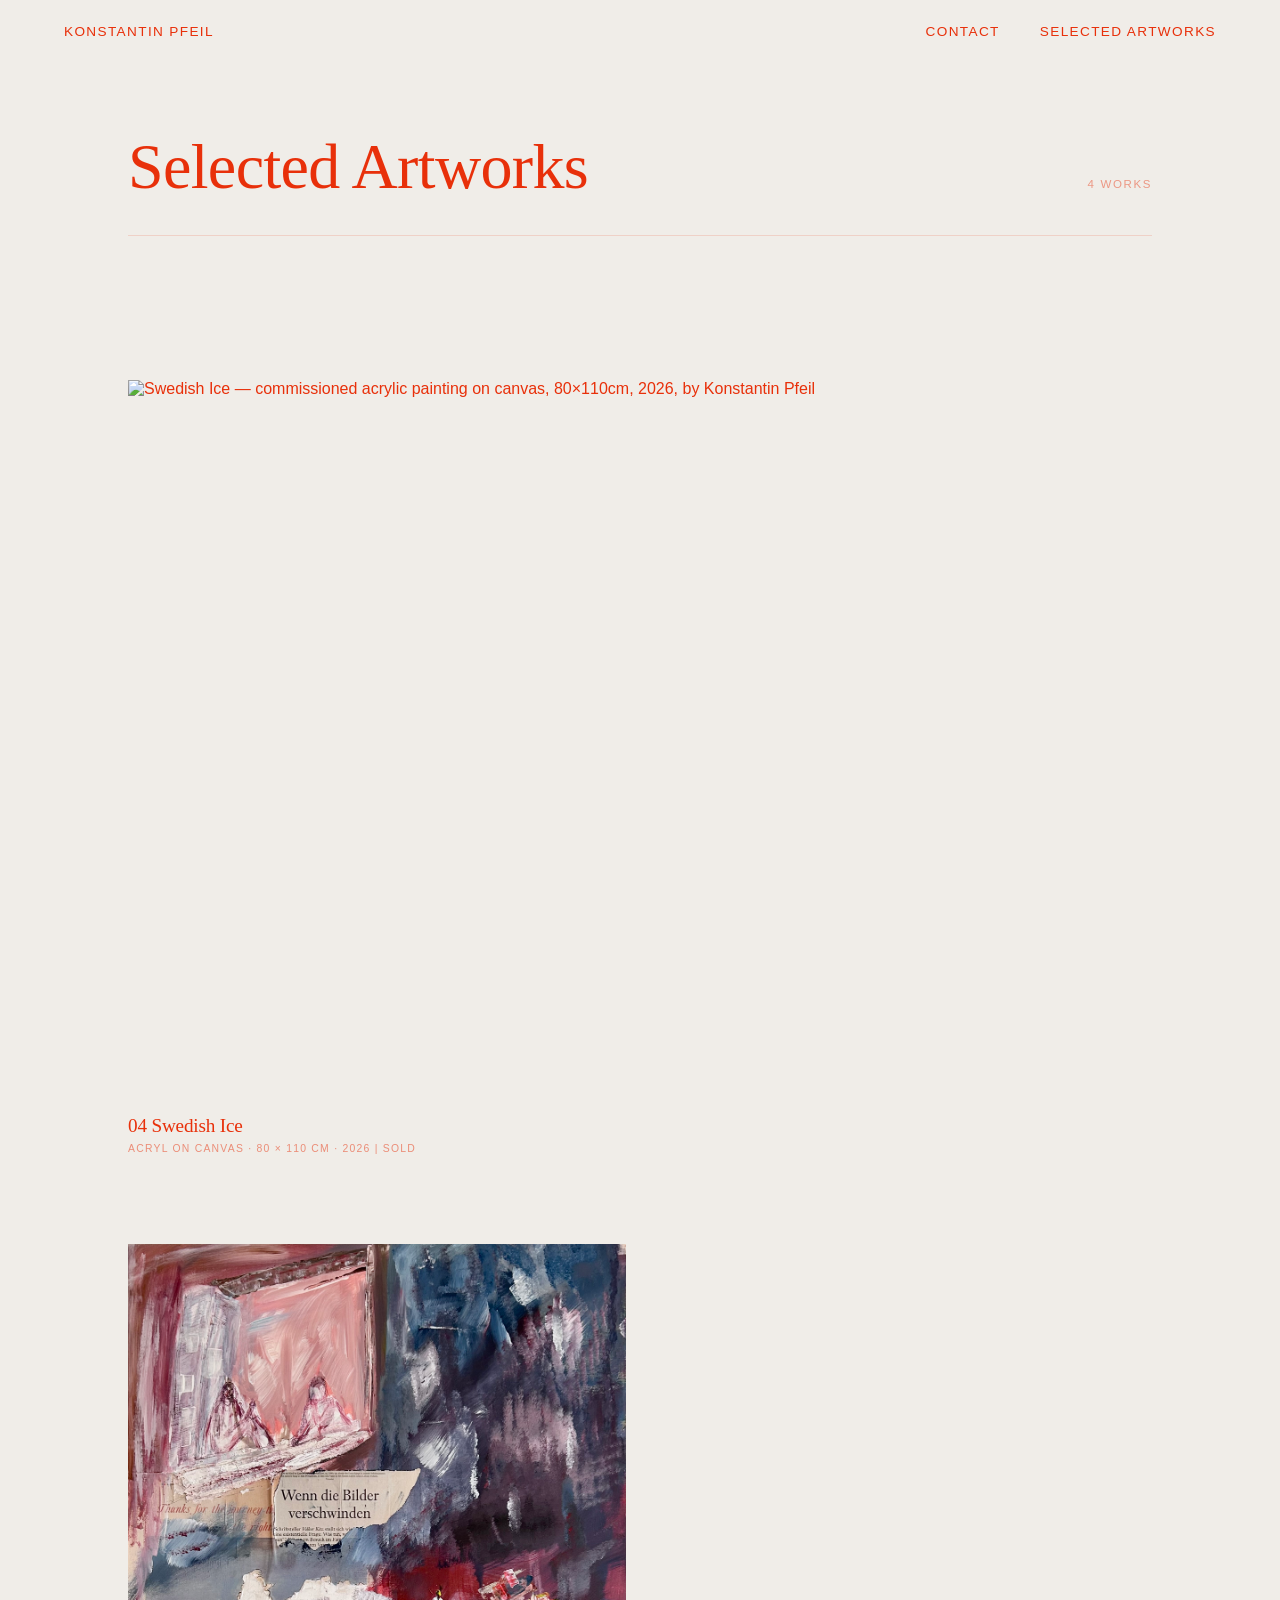
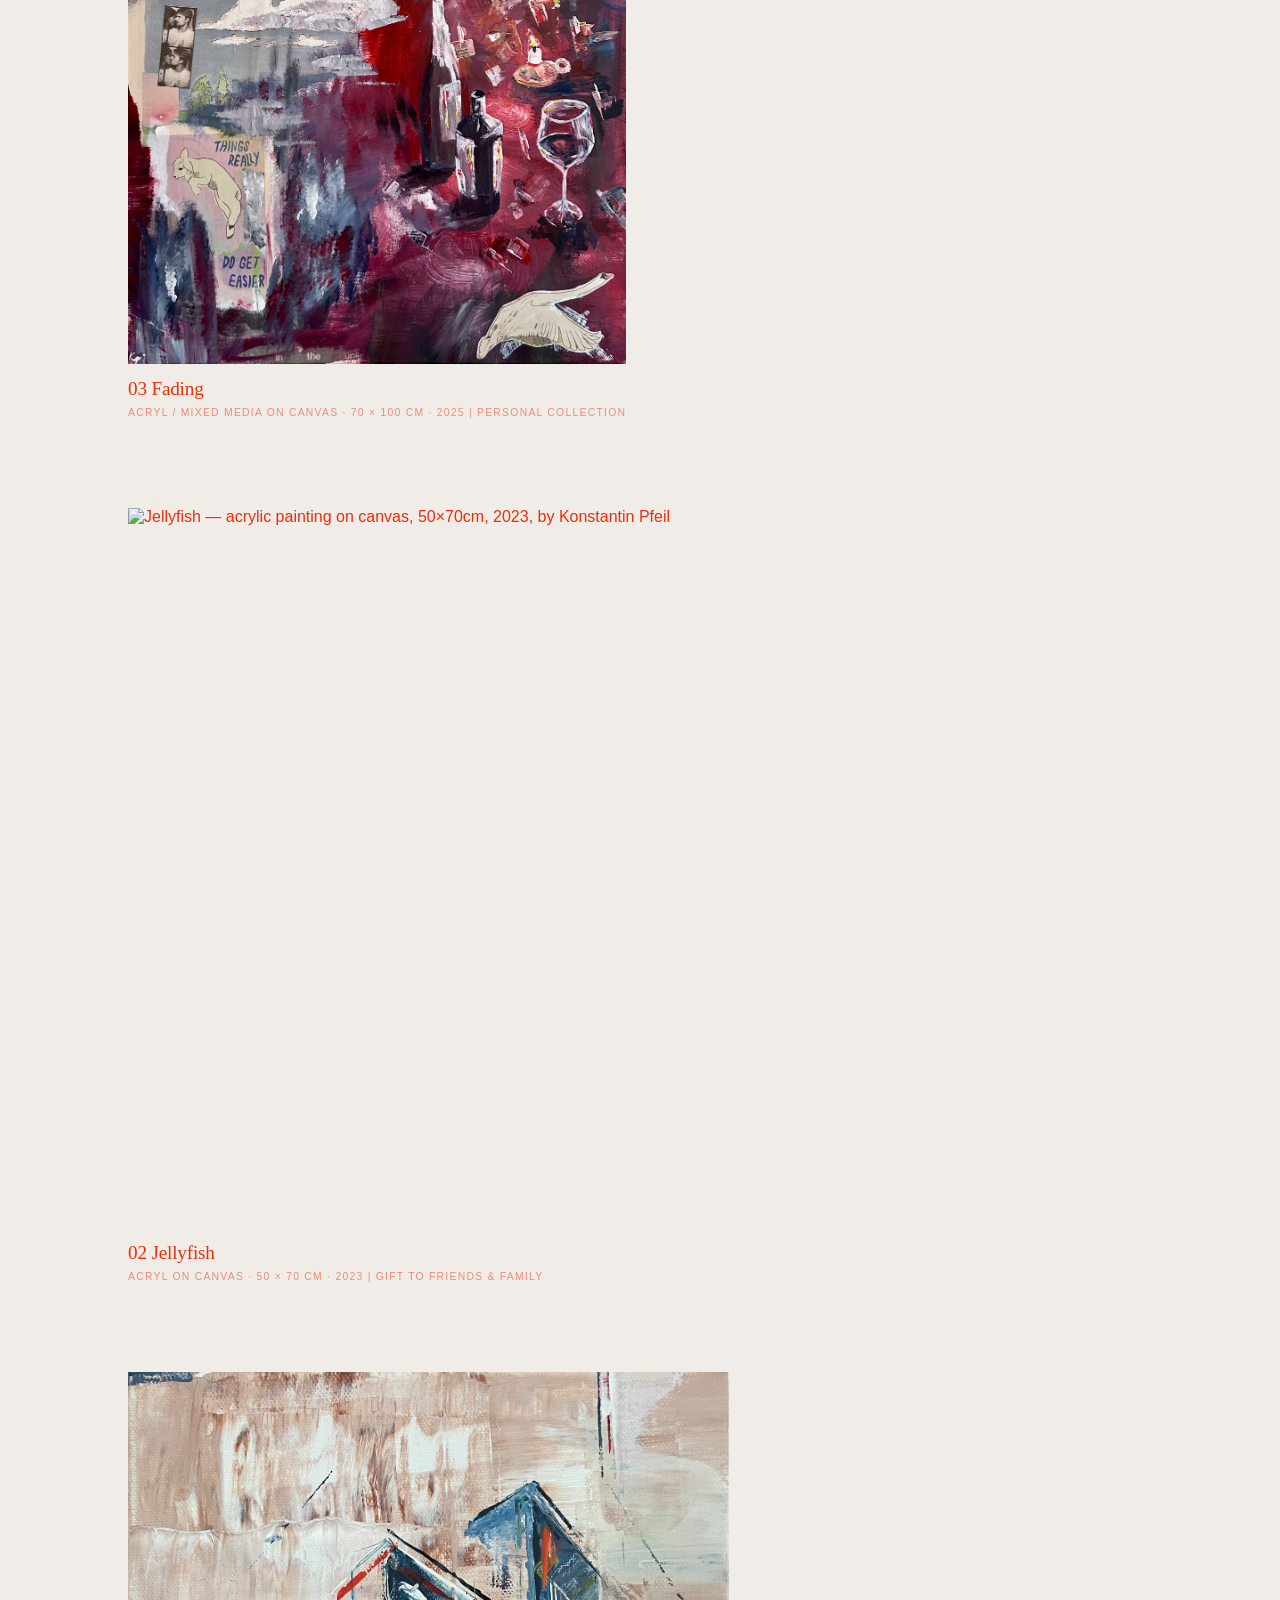
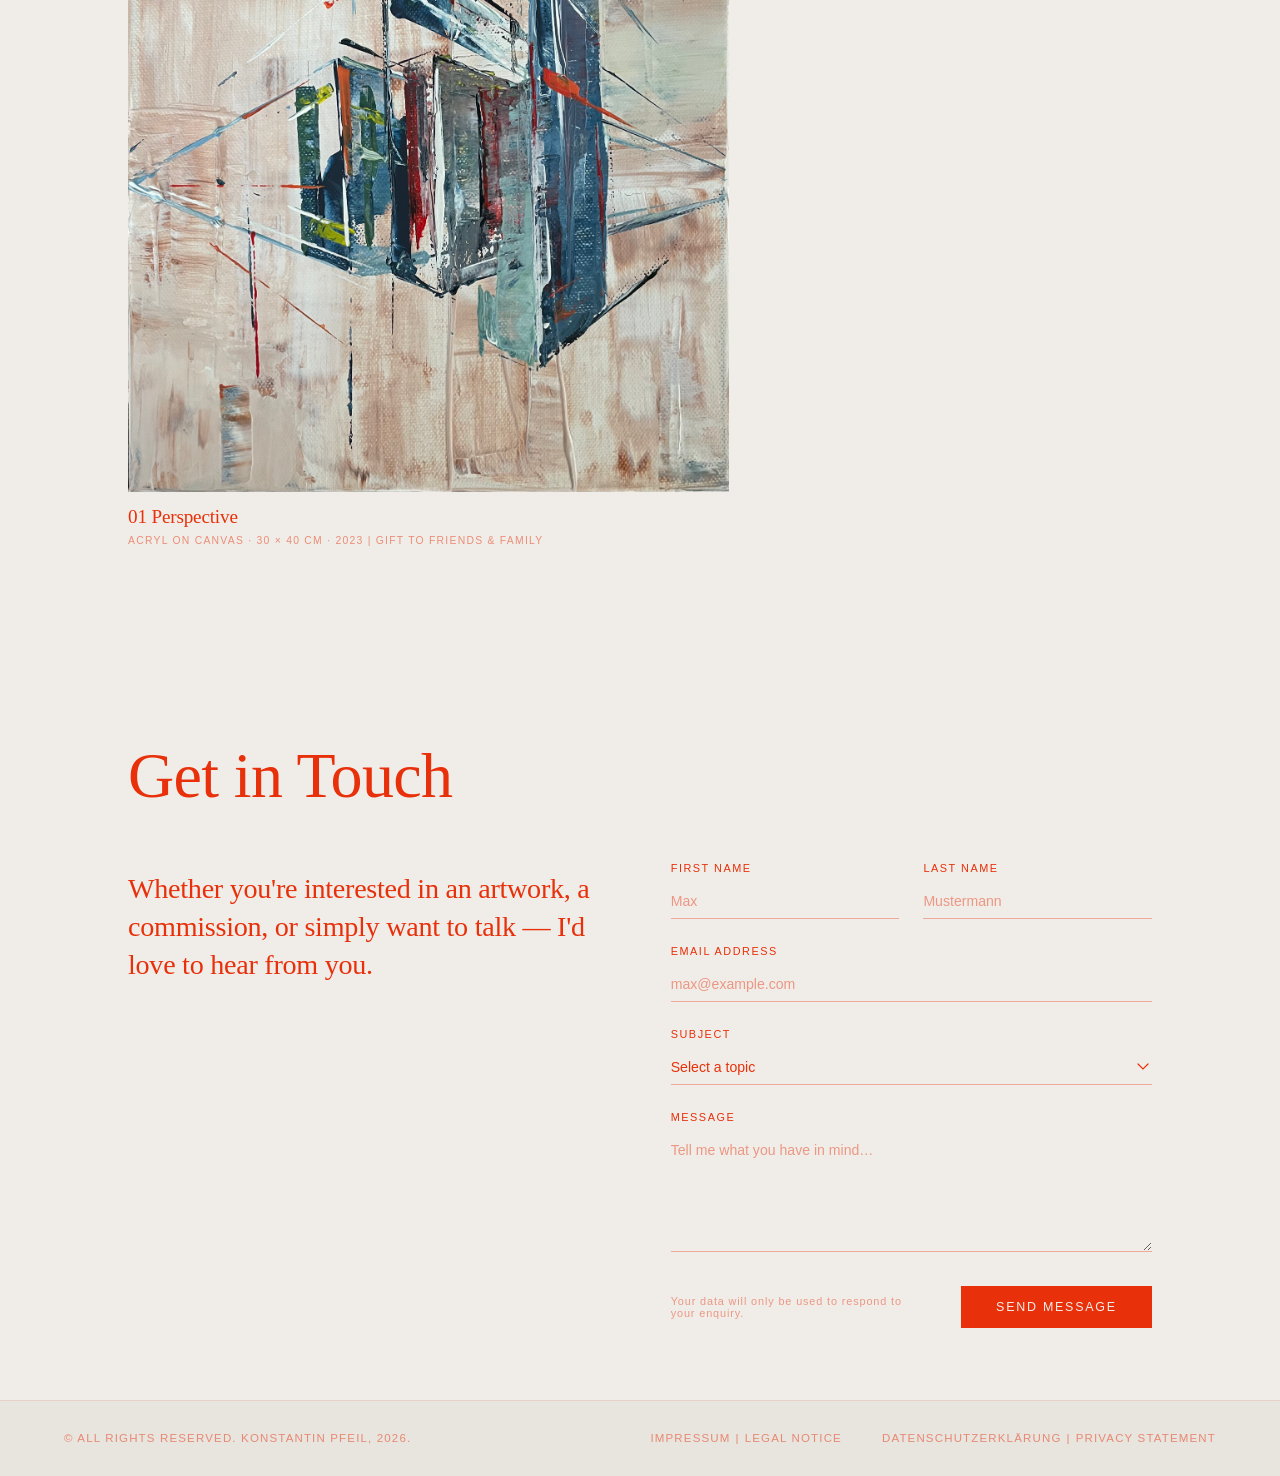
==== artwork.html @ 5e39e615 "Add files via upload" ====
<!DOCTYPE html>
<html lang="en">
<head>
  <meta charset="UTF-8" />
  <meta name="viewport" content="width=device-width, initial-scale=1.0" />
  <meta http-equiv="Content-Security-Policy" content="default-src 'self'; style-src 'self' 'unsafe-inline' https://fonts.googleapis.com; font-src https://fonts.gstatic.com; img-src 'self' data:; script-src 'self'; form-action https://formspree.io; connect-src https://formspree.io;">
  <title>Selected Artworks — Konstantin Pfeil</title>
  <meta name="description" content="A selection of original acrylic paintings by Konstantin Pfeil — large-format canvases exploring natural landscapes and metropolitan life. Available works and commissions." />
  <meta name="author" content="Konstantin Pfeil" />
  <link rel="canonical" href="https://konstantinpfeil.com/artwork.html" />

  <meta property="og:type" content="website" />
  <meta property="og:url" content="https://konstantinpfeil.com/artwork.html" />
  <meta property="og:title" content="Selected Artworks — Konstantin Pfeil" />
  <meta property="og:description" content="Original large-format acrylic paintings exploring natural landscapes and metropolitan life." />
  <meta property="og:image" content="https://konstantinpfeil.com/assets/artworks/Swedish_Ice.png" />

  <script type="application/ld+json">
  {
    "@context": "https://schema.org",
    "@type": "CollectionPage",
    "name": "Selected Artworks — Konstantin Pfeil",
    "description": "A selection of original acrylic paintings by Konstantin Pfeil.",
    "url": "https://konstantinpfeil.com/artwork.html",
    "author": {
      "@type": "Person",
      "name": "Konstantin Pfeil",
      "url": "https://konstantinpfeil.com/"
    }
  }
  </script>

  <link rel="icon" type="image/png" href="./assets/images/favicon.png">
  <link rel="preconnect" href="https://fonts.googleapis.com" referrerpolicy="no-referrer" />
  <link rel="preconnect" href="https://fonts.gstatic.com" crossorigin referrerpolicy="no-referrer" />
  <link href="https://fonts.googleapis.com/css2?family=Cormorant+Garamond:ital,wght@0,300..700;1,300..700&family=Open+Sans:wght@300;400;500;600;700&display=swap" rel="stylesheet" referrerpolicy="no-referrer">
  <link rel="stylesheet" href="style.css" />
  <link rel="stylesheet" href="artwork.css" />
</head>
<body>

  
  <nav>
    <span><a href="index.html">Konstantin Pfeil</a></span>
    <ul class="nav-links">
      <li><a href="#contact">Contact</a></li>
      <li><a href="artwork.html">Selected Artworks</a></li>
    </ul>
    <button class="nav-hamburger" id="navHamburger" aria-label="Open menu" aria-expanded="false">
      <span></span><span></span>
    </button>
  </nav>

  
  <div class="mobile-menu" id="mobileMenu" aria-hidden="true">
    <div class="mobile-menu-inner">

      <a href="artwork.html" class="mobile-menu-link" style="opacity:1;">Selected Artworks</a>
      <a href="index.html#contact" class="mobile-menu-link">Contact</a>
    
    </div>
  </div>

  
  <div class="gallery-hero">
    <div class="gallery-hero-inner">
      <h1 class="gallery-title">Selected Artworks</h1>
      <span class="gallery-count">4 Works</span>
    </div>
  </div>

  
  <section class="gallery-section">
    <div class="gallery-list">

      <div class="gallery-item">
        <img src="./assets/artworks/Swedish_Ice.png" alt="Swedish Ice — commissioned acrylic painting on canvas, 80×110cm, 2026, by Konstantin Pfeil" />
        <div class="gallery-caption">
          <span class="gallery-caption-title">04 Swedish Ice</span>
          <span class="gallery-caption-meta">Acryl on canvas · 80 × 110 cm · 2026 | sold</span>
        </div>
      </div>

      <div class="gallery-item">
        <img src="./assets/artworks/Fading.png" alt="Fading — acrylic and mixed media on canvas, 70×100cm, 2025, by Konstantin Pfeil" />
        <div class="gallery-caption">
          <span class="gallery-caption-title">03 Fading</span>
          <span class="gallery-caption-meta">Acryl / Mixed Media on Canvas · 70 × 100 cm · 2025 | Personal Collection</span>
        </div>
      </div>

      <div class="gallery-item">
        <img src="./assets/artworks/Jellyfish.png" alt="Jellyfish — acrylic painting on canvas, 50×70cm, 2023, by Konstantin Pfeil" />
        <div class="gallery-caption">
          <span class="gallery-caption-title">02 Jellyfish</span>
          <span class="gallery-caption-meta">Acryl on canvas · 50 × 70 cm · 2023 | Gift to Friends & Family</span>
        </div>
      </div>

      <div class="gallery-item">
        <img src="./assets/artworks/Perspective.png" alt="Perspective — acrylic painting on canvas, 30×40cm, 2023, by Konstantin Pfeil" />
        <div class="gallery-caption">
          <span class="gallery-caption-title">01 Perspective</span>
          <span class="gallery-caption-meta">Acryl on Canvas · 30 × 40 cm · 2023 | Gift to Friends & Family</span>
        </div>
      </div>

    </div>
  </section>

  
  <section class="contact" id="contact">
    <span class="section-title">Get in Touch</span>
    <div class="contact-inner">

      <div class="contact-intro">
        <span class="contact-lead">Whether you're interested in an artwork, a commission, or simply want to talk — I'd love to hear from you.</span>
      </div>

      <form class="contact-form" action="https://formspree.io/f/xqeynlbk" method="POST">
        <div class="form-row">
          <div class="form-field">
            <label for="first-name">First Name</label>
            <input type="text" id="first-name" name="first_name" placeholder="Max" required />
          </div>
          <div class="form-field">
            <label for="last-name">Last Name</label>
            <input type="text" id="last-name" name="last_name" placeholder="Mustermann" required />
          </div>
        </div>
        <div class="form-field">
          <label for="email">Email Address</label>
          <input type="email" id="email" name="email" placeholder="max@example.com" required />
        </div>
        <div class="form-field">
          <label for="subject">Subject</label>
          <select id="subject" name="_subject" required>
            <option value="" disabled selected>Select a topic</option>
            <option value="Acquiring an Original Work">Acquiring an Original Work</option>
            <option value="Commission Enquiry">Commission Enquiry</option>
            <option value="Press & Collaboration">Press & Collaboration</option>
            <option value="Other">Other</option>
          </select>
        </div>
        <div class="form-field">
          <label for="message">Message</label>
          <textarea id="message" name="message" placeholder="Tell me what you have in mind…" required></textarea>
        </div>
        <div class="form-submit">
          <span class="privacy-note">Your data will only be used to respond to your enquiry.</span>
          <button type="submit" class="submit-btn">Send Message</button>
        </div>
      </form>

    </div>
  </section>

  
  <footer>
    <div class="footer-inner">
      <span class="footer-copy">© All rights reserved. Konstantin Pfeil, 2026.</span>
      <div class="footer-links">
          <button class="footer-btn" id="impressumToggle" data-panel="impressum" aria-expanded="false">
            Impressum<span class="mobile-break">|</span>Legal Notice
          </button>
          <button class="footer-btn" id="datenschutzToggle" data-panel="datenschutz" aria-expanded="false">
            Datenschutzerklärung<span class="mobile-break">|</span>Privacy Statement
          </button>
      </div>
    </div>

    <div class="legal-panel" id="legalPanel" aria-hidden="true">
      <div class="legal-panel-inner">

        <div class="legal-content" id="content-impressum">
          <div class="impressum-inner">
            <div class="impressum-col">
              <h2 class="impressum-heading">Impressum</h2>
              <div class="impressum-block">
                <img src="./assets/images/address.png" alt="" class="address-img" aria-hidden="true" />
              </div>
              <div class="impressum-block">
                <h3 class="impressum-label">Kontakt</h3>
                <img src="./assets/images/email.png" alt="" class="email-img" aria-hidden="true" />
              </div>
              <div class="impressum-block">
                <h3 class="impressum-label">Umsatzsteuer-ID</h3>
                <p>Umsatzsteuer-Identifikationsnummer gemäß § 27 a Umsatzsteuergesetz:<br />Umsatzsteuer-Identifikationsnummer beim Finanzamt beantragt.<br />Umsatzsteuerbefreit aufgrund der Kleinunternehmerregelung gemäß § 19 UStG.</p>
              </div>
              <div class="impressum-block">
                <h3 class="impressum-label">Verbraucherstreitbeilegung / Universalschlichtungsstelle</h3>
                <p>Wir sind nicht bereit oder verpflichtet, an Streitbeilegungsverfahren vor einer Verbraucherschlichtungsstelle teilzunehmen.</p>
              </div>
            </div>
            <div class="impressum-col">
              <h2 class="impressum-heading">Legal Notice</h2>
              <div class="impressum-block">
                <img src="./assets/images/address.png" alt="" class="address-img" aria-hidden="true" />
              </div>
              <div class="impressum-block">
                <h3 class="impressum-label">Contact</h3>
                <img src="./assets/images/email.png" alt="" class="email-img" aria-hidden="true" />
              </div>
              <div class="impressum-block">
                <h3 class="impressum-label">VAT ID</h3>
                <p>VAT identification number in accordance with § 27 a of the German VAT Act:<br />VAT identification number application pending with the tax authority. <br />Exempt from VAT pursuant to the small business regulation under § 19 UStG.</p>
              </div>
              <div class="impressum-block">
                <h3 class="impressum-label">Consumer Dispute Resolution</h3>
                <p>We are neither willing nor obliged to participate in dispute resolution proceedings before a consumer arbitration board.</p>
              </div>
            </div>
          </div>
        </div>

                
        <div class="legal-content" id="content-datenschutz">
          <div class="impressum-inner">

            
            <div class="datenschutz-col">

              <h2 class="impressum-heading">Datenschutzerklärung</h2>

              <div class="impressum-block">
                <h3 class="impressum-label">1. Datenschutz auf einen Blick — Allgemeine Hinweise</h3>
                <p>Die folgenden Hinweise geben einen einfachen Überblick darüber, was mit Ihren personenbezogenen Daten passiert, wenn Sie diese Website besuchen. Personenbezogene Daten sind alle Daten, mit denen Sie persönlich identifiziert werden können. Ausführliche Informationen zum Thema Datenschutz entnehmen Sie unserer unter diesem Text aufgeführten Datenschutzerklärung.</p>
              </div>

              <div class="impressum-block">
                <h3 class="impressum-label">Datenerfassung auf dieser Website</h3>
                <p>Die Datenverarbeitung auf dieser Website erfolgt durch den Websitebetreiber. Dessen Kontaktdaten können Sie dem Abschnitt „Hinweis zur Verantwortlichen Stelle" in dieser Datenschutzerklärung entnehmen.</p>
                <p>Ihre Daten werden zum einen dadurch erhoben, dass Sie uns diese mitteilen. Hierbei kann es sich z. B. um Daten handeln, die Sie in ein Kontaktformular eingeben. Andere Daten werden automatisch oder nach Ihrer Einwilligung beim Besuch der Website durch unsere IT-Systeme erfasst. Das sind vor allem technische Daten (z. B. Internetbrowser, Betriebssystem oder Uhrzeit des Seitenaufrufs).</p>
                <p>Ein Teil der Daten wird erhoben, um eine fehlerfreie Bereitstellung der Website zu gewährleisten. Andere Daten können zur Analyse Ihres Nutzerverhaltens verwendet werden.</p>
                <p>Sie haben jederzeit das Recht, unentgeltlich Auskunft über Herkunft, Empfänger und Zweck Ihrer gespeicherten personenbezogenen Daten zu erhalten. Sie haben außerdem ein Recht, die Berichtigung oder Löschung dieser Daten zu verlangen. Wenn Sie eine Einwilligung zur Datenverarbeitung erteilt haben, können Sie diese Einwilligung jederzeit für die Zukunft widerrufen. Außerdem haben Sie das Recht, unter bestimmten Umständen die Einschränkung der Verarbeitung Ihrer personenbezogenen Daten zu verlangen. Des Weiteren steht Ihnen ein Beschwerderecht bei der zuständigen Aufsichtsbehörde zu.</p>
              </div>

              <div class="impressum-block">
                <h3 class="impressum-label">2. Hosting — Externes Hosting</h3>
                <p>Diese Website wird extern gehostet. Die personenbezogenen Daten, die auf dieser Website erfasst werden, werden auf den Servern des Hosters gespeichert. Hierbei kann es sich v. a. um IP-Adressen, Kontaktanfragen, Meta- und Kommunikationsdaten, Vertragsdaten, Kontaktdaten, Namen, Websitezugriffe und sonstige Daten, die über eine Website generiert werden, handeln.</p>
                <p>Das externe Hosting erfolgt zum Zwecke der Vertragserfüllung gegenüber unseren potenziellen und bestehenden Kunden (Art. 6 Abs. 1 lit. b DSGVO) und im Interesse einer sicheren, schnellen und effizienten Bereitstellung unseres Online-Angebots durch einen professionellen Anbieter (Art. 6 Abs. 1 lit. f DSGVO).</p>
                <p>Wir setzen folgenden Hoster ein: GitHub Pages, GitHub Inc., 88 Colin P Kelly Jr St, San Francisco, CA 94107, USA</p>
              </div>

              <div class="impressum-block">
                <h3 class="impressum-label">3. Allgemeine Hinweise und Pflichtinformationen</h3>
                <p>Die Betreiber dieser Seiten nehmen den Schutz Ihrer persönlichen Daten sehr ernst. Wir behandeln Ihre personenbezogenen Daten vertraulich und entsprechend den gesetzlichen Datenschutzvorschriften sowie dieser Datenschutzerklärung.</p>
                <p>Wir weisen darauf hin, dass die Datenübertragung im Internet (z. B. bei der Kommunikation per E-Mail) Sicherheitslücken aufweisen kann. Ein lückenloser Schutz der Daten vor dem Zugriff durch Dritte ist nicht möglich.</p>
              </div>

              <div class="impressum-block">
                <h3 class="impressum-label">Hinweis zur verantwortlichen Stelle</h3>
                <p>Die verantwortliche Stelle für die Datenverarbeitung auf dieser Website ist:</p>
                <img src="./assets/images/address.png" alt="" class="address-img" aria-hidden="true" />
                <img src="./assets/images/email.png" alt="" class="email-img" aria-hidden="true" style="margin-top:0.5em;" />
                <p>Verantwortliche Stelle ist die natürliche oder juristische Person, die allein oder gemeinsam mit anderen über die Zwecke und Mittel der Verarbeitung von personenbezogenen Daten entscheidet.</p>
              </div>

              <div class="impressum-block">
                <h3 class="impressum-label">Speicherdauer</h3>
                <p>Soweit innerhalb dieser Datenschutzerklärung keine speziellere Speicherdauer genannt wurde, verbleiben Ihre personenbezogenen Daten bei uns, bis der Zweck für die Datenverarbeitung entfällt. Wenn Sie ein berechtigtes Löschersuchen geltend machen oder eine Einwilligung zur Datenverarbeitung widerrufen, werden Ihre Daten gelöscht, sofern wir keine anderen rechtlich zulässigen Gründe für die Speicherung Ihrer personenbezogenen Daten haben.</p>
              </div>

              <div class="impressum-block">
                <h3 class="impressum-label">Rechtsgrundlagen der Datenverarbeitung</h3>
                <p>Sofern Sie in die Datenverarbeitung eingewilligt haben, verarbeiten wir Ihre personenbezogenen Daten auf Grundlage von Art. 6 Abs. 1 lit. a DSGVO bzw. Art. 9 Abs. 2 lit. a DSGVO. Sind Ihre Daten zur Vertragserfüllung oder zur Durchführung vorvertraglicher Maßnahmen erforderlich, verarbeiten wir Ihre Daten auf Grundlage des Art. 6 Abs. 1 lit. b DSGVO. Des Weiteren verarbeiten wir Ihre Daten, sofern diese zur Erfüllung einer rechtlichen Verpflichtung erforderlich sind, auf Grundlage von Art. 6 Abs. 1 lit. c DSGVO.</p>
              </div>

              <div class="impressum-block">
                <h3 class="impressum-label">Widerruf Ihrer Einwilligung zur Datenverarbeitung</h3>
                <p>Viele Datenverarbeitungsvorgänge sind nur mit Ihrer ausdrücklichen Einwilligung möglich. Sie können eine bereits erteilte Einwilligung jederzeit widerrufen. Die Rechtmäßigkeit der bis zum Widerruf erfolgten Datenverarbeitung bleibt vom Widerruf unberührt.</p>
              </div>

              <div class="impressum-block">
                <h3 class="impressum-label">Widerspruchsrecht (Art. 21 DSGVO)</h3>
                <p>WENN DIE DATENVERARBEITUNG AUF GRUNDLAGE VON ART. 6 ABS. 1 LIT. E ODER F DSGVO ERFOLGT, HABEN SIE JEDERZEIT DAS RECHT, AUS GRÜNDEN, DIE SICH AUS IHRER BESONDEREN SITUATION ERGEBEN, GEGEN DIE VERARBEITUNG IHRER PERSONENBEZOGENEN DATEN WIDERSPRUCH EINZULEGEN. DIE JEWEILIGE RECHTSGRUNDLAGE, AUF DENEN EINE VERARBEITUNG BERUHT, ENTNEHMEN SIE DIESER DATENSCHUTZERKLÄRUNG. WENN SIE WIDERSPRUCH EINLEGEN, WERDEN WIR IHRE BETROFFENEN PERSONENBEZOGENEN DATEN NICHT MEHR VERARBEITEN, ES SEI DENN, WIR KÖNNEN ZWINGENDE SCHUTZWÜRDIGE GRÜNDE FÜR DIE VERARBEITUNG NACHWEISEN.</p>
              </div>

              <div class="impressum-block">
                <h3 class="impressum-label">Beschwerderecht bei der zuständigen Aufsichtsbehörde</h3>
                <p>Im Falle von Verstößen gegen die DSGVO steht den Betroffenen ein Beschwerderecht bei einer Aufsichtsbehörde, insbesondere in dem Mitgliedstaat ihres gewöhnlichen Aufenthalts, ihres Arbeitsplatzes oder des Orts des mutmaßlichen Verstoßes zu.</p>
              </div>

              <div class="impressum-block">
                <h3 class="impressum-label">Recht auf Datenübertragbarkeit, Auskunft, Berichtigung, Löschung und Einschränkung</h3>
                <p>Sie haben im Rahmen der geltenden gesetzlichen Bestimmungen jederzeit das Recht auf unentgeltliche Auskunft über Ihre gespeicherten personenbezogenen Daten, deren Herkunft und Empfänger und den Zweck der Datenverarbeitung und ggf. ein Recht auf Berichtigung oder Löschung dieser Daten. Sie haben zudem das Recht, die Einschränkung der Verarbeitung Ihrer personenbezogenen Daten zu verlangen. Hierzu sowie zu weiteren Fragen können Sie sich jederzeit an uns wenden.</p>
              </div>

              <div class="impressum-block">
                <h3 class="impressum-label">SSL- bzw. TLS-Verschlüsselung</h3>
                <p>Diese Seite nutzt aus Sicherheitsgründen eine SSL- bzw. TLS-Verschlüsselung. Eine verschlüsselte Verbindung erkennen Sie daran, dass die Adresszeile des Browsers von „http://" auf „https://" wechselt und an dem Schloss-Symbol in Ihrer Browserzeile. Wenn die SSL- bzw. TLS-Verschlüsselung aktiviert ist, können die Daten, die Sie an uns übermitteln, nicht von Dritten mitgelesen werden.</p>
              </div>

              <div class="impressum-block">
                <h3 class="impressum-label">Widerspruch gegen Werbe-E-Mails</h3>
                <p>Der Nutzung von im Rahmen der Impressumspflicht veröffentlichten Kontaktdaten zur Übersendung von nicht ausdrücklich angeforderter Werbung und Informationsmaterialien wird hiermit widersprochen. Die Betreiber der Seiten behalten sich ausdrücklich rechtliche Schritte im Falle der unverlangten Zusendung von Werbeinformationen vor.</p>
              </div>

              <div class="impressum-block">
                <h3 class="impressum-label">4. Datenerfassung — Server-Log-Dateien</h3>
                <p>Der Provider der Seiten erhebt und speichert automatisch Informationen in so genannten Server-Log-Dateien, die Ihr Browser automatisch an uns übermittelt: Browsertyp und -version, verwendetes Betriebssystem, Referrer URL, Hostname des zugreifenden Rechners, Uhrzeit der Serveranfrage, IP-Adresse. Eine Zusammenführung dieser Daten mit anderen Datenquellen wird nicht vorgenommen. Die Erfassung dieser Daten erfolgt auf Grundlage von Art. 6 Abs. 1 lit. f DSGVO.</p>
              </div>

              <div class="impressum-block">
                <h3 class="impressum-label">Kontaktformular</h3>
                <p>Wenn Sie uns per Kontaktformular Anfragen zukommen lassen, werden Ihre Angaben aus dem Anfrageformular inklusive der von Ihnen dort angegebenen Kontaktdaten zwecks Bearbeitung der Anfrage und für den Fall von Anschlussfragen bei uns gespeichert. Diese Daten geben wir nicht ohne Ihre Einwilligung weiter.</p>
                <p>Die Verarbeitung dieser Daten erfolgt auf Grundlage von Art. 6 Abs. 1 lit. b DSGVO, sofern Ihre Anfrage mit der Erfüllung eines Vertrags zusammenhängt oder zur Durchführung vorvertraglicher Maßnahmen erforderlich ist. In allen übrigen Fällen beruht die Verarbeitung auf unserem berechtigten Interesse an der effektiven Bearbeitung der an uns gerichteten Anfragen (Art. 6 Abs. 1 lit. f DSGVO) oder auf Ihrer Einwilligung (Art. 6 Abs. 1 lit. a DSGVO).</p>
                <p>Die von Ihnen im Kontaktformular eingegebenen Daten verbleiben bei uns, bis Sie uns zur Löschung auffordern, Ihre Einwilligung zur Speicherung widerrufen oder der Zweck für die Datenspeicherung entfällt. Zwingende gesetzliche Bestimmungen – insbesondere Aufbewahrungsfristen – bleiben unberührt.</p>
              </div>

              <div class="impressum-block">
                <h3 class="impressum-label">Anfrage per E-Mail oder Telefon</h3>
                <p>Wenn Sie uns per E-Mail oder Telefon kontaktieren, wird Ihre Anfrage inklusive aller daraus hervorgehenden personenbezogenen Daten zum Zwecke der Bearbeitung Ihres Anliegens bei uns gespeichert und verarbeitet. Diese Daten geben wir nicht ohne Ihre Einwilligung weiter. Die Verarbeitung dieser Daten erfolgt auf Grundlage von Art. 6 Abs. 1 lit. b DSGVO, sofern Ihre Anfrage mit der Erfüllung eines Vertrags zusammenhängt, andernfalls auf Grundlage von Art. 6 Abs. 1 lit. f DSGVO oder Ihrer Einwilligung gemäß Art. 6 Abs. 1 lit. a DSGVO.</p>
              </div>

            </div>

            
            <div class="datenschutz-col">

              <h2 class="impressum-heading">Data Privacy Statement</h2>

              <div class="impressum-block">
                <h3 class="impressum-label">1. Privacy at a Glance — General Information</h3>
                <p>The following information provides a simple overview of what happens to your personal data when you visit this website. Personal data means any data by which you can be personally identified. For detailed information on the subject of data protection, please refer to our Privacy Policy set out below.</p>
              </div>

              <div class="impressum-block">
                <h3 class="impressum-label">Data Collection on This Website</h3>
                <p>Data processing on this website is carried out by the website operator. You can find the operator's contact details in the section "Notice on the Controller" in this Privacy Policy.</p>
                <p>Your data is collected partly through information you provide to us directly — for example, data you enter into a contact form. Other data is collected automatically or with your consent by our IT systems when you visit the website, in particular technical data such as your internet browser, operating system, and the time of your page request.</p>
                <p>Some of this data is collected to ensure the error-free operation of the website. Other data may be used to analyse your browsing behaviour.</p>
                <p>You have the right at any time to obtain, free of charge, information about the origin, recipient and purpose of your stored personal data. You also have the right to request the correction or deletion of this data. If you have given your consent to data processing, you may withdraw that consent at any time with effect for the future. You also have the right, under certain circumstances, to request the restriction of processing of your personal data. Furthermore, you have the right to lodge a complaint with the competent supervisory authority.</p>
              </div>

              <div class="impressum-block">
                <h3 class="impressum-label">2. Hosting — External Hosting</h3>
                <p>This website is hosted externally. The personal data collected on this website is stored on the servers of the hosting provider. This may include IP addresses, contact enquiries, meta and communication data, contractual data, contact details, names, website access data and other data generated via the website.</p>
                <p>External hosting is carried out for the purpose of fulfilling contracts with our prospective and existing clients (Art. 6(1)(b) GDPR) and in the interest of a secure, fast and efficient provision of our online services by a professional provider (Art. 6(1)(f) GDPR).</p>
                <p>Our hosting provider is: GitHub Pages, GitHub Inc., 88 Colin P Kelly Jr St, San Francisco, CA 94107, USA.</p>
              </div>

              <div class="impressum-block">
                <h3 class="impressum-label">3. General Information and Mandatory Disclosures</h3>
                <p>The operators of this website take the protection of your personal data very seriously. We treat your personal data confidentially and in accordance with the applicable data protection legislation and this Privacy Policy.</p>
                <p>Please note that data transmission over the internet (e.g. when communicating by email) may be subject to security vulnerabilities. Complete protection of data against access by third parties is not possible.</p>
              </div>

              <div class="impressum-block">
                <h3 class="impressum-label">Notice on the Controller</h3>
                <p>The controller responsible for data processing on this website is:</p>
                <img src="./assets/images/address.png" alt="" class="address-img" aria-hidden="true" />
                <img src="./assets/images/email.png" alt="" class="email-img" aria-hidden="true" style="margin-top:0.5em;" />
                <p>The controller is the natural or legal person who, alone or jointly with others, determines the purposes and means of the processing of personal data.</p>
              </div>

              <div class="impressum-block">
                <h3 class="impressum-label">Retention Period</h3>
                <p>Unless a more specific retention period is stated within this Privacy Policy, your personal data will remain with us until the purpose for which it was collected no longer applies. If you assert a legitimate request for deletion or withdraw your consent to data processing, your data will be deleted unless we have other legally permissible grounds for retaining it.</p>
              </div>

              <div class="impressum-block">
                <h3 class="impressum-label">Legal Bases for Data Processing</h3>
                <p>Where you have given your consent to data processing, we process your personal data on the basis of Art. 6(1)(a) GDPR or Art. 9(2)(a) GDPR. Where data processing is necessary for the performance of a contract or for pre-contractual measures, we process your data on the basis of Art. 6(1)(b) GDPR. Where processing is necessary to fulfil a legal obligation, we process your data on the basis of Art. 6(1)(c) GDPR.</p>
              </div>

              <div class="impressum-block">
                <h3 class="impressum-label">Withdrawal of Consent</h3>
                <p>Many data processing operations are only possible with your express consent. You may withdraw any consent you have already given at any time. The lawfulness of processing carried out prior to the withdrawal remains unaffected.</p>
              </div>

              <div class="impressum-block">
                <h3 class="impressum-label">Right to Object (Art. 21 GDPR)</h3>
                <p>WHERE DATA PROCESSING IS CARRIED OUT ON THE BASIS OF ART. 6(1)(E) OR (F) GDPR, YOU HAVE THE RIGHT TO OBJECT AT ANY TIME, ON GROUNDS RELATING TO YOUR PARTICULAR SITUATION, TO THE PROCESSING OF YOUR PERSONAL DATA. THE RESPECTIVE LEGAL BASIS ON WHICH PROCESSING RELIES IS SET OUT IN THIS PRIVACY POLICY. IF YOU OBJECT, WE WILL NO LONGER PROCESS YOUR PERSONAL DATA UNLESS WE CAN DEMONSTRATE COMPELLING LEGITIMATE GROUNDS FOR THE PROCESSING WHICH OVERRIDE YOUR INTERESTS, RIGHTS AND FREEDOMS.</p>
              </div>

              <div class="impressum-block">
                <h3 class="impressum-label">Right to Lodge a Complaint with a Supervisory Authority</h3>
                <p>In the event of breaches of the GDPR, data subjects have the right to lodge a complaint with a supervisory authority, in particular in the Member State of their habitual residence, place of work or the place of the alleged infringement.</p>
              </div>

              <div class="impressum-block">
                <h3 class="impressum-label">Right to Data Portability, Access, Rectification, Erasure and Restriction</h3>
                <p>You have the right, within the framework of the applicable legal provisions, to obtain at any time free information about your stored personal data, its origin and recipients, and the purpose of data processing, and, where applicable, the right to rectification or erasure of that data. You also have the right to request the restriction of processing. Please contact us for these matters and for any further questions on the subject of personal data.</p>
              </div>

              <div class="impressum-block">
                <h3 class="impressum-label">SSL/TLS Encryption</h3>
                <p>For security reasons and to protect the transmission of confidential content — such as orders or enquiries you send to us — this site uses SSL or TLS encryption. You can recognise an encrypted connection by the fact that the address bar of your browser switches from "http://" to "https://" and by the padlock icon in your browser bar. When SSL or TLS encryption is enabled, the data you transmit to us cannot be read by third parties.</p>
              </div>

              <div class="impressum-block">
                <h3 class="impressum-label">Objection to Promotional Emails</h3>
                <p>The use of contact data published as part of the legal notice obligation for the purpose of sending unsolicited advertising and informational materials is hereby expressly prohibited. The operators of this website expressly reserve the right to take legal action in the event of the unsolicited sending of promotional information, such as spam emails.</p>
              </div>

              <div class="impressum-block">
                <h3 class="impressum-label">4. Data Collection — Server Log Files</h3>
                <p>The provider of this website automatically collects and stores information in server log files, which your browser transmits to us automatically: browser type and version, operating system used, referrer URL, hostname of the accessing device, time of the server request, IP address. This data is not merged with other data sources. Collection of this data is based on Art. 6(1)(f) GDPR.</p>
              </div>

              <div class="impressum-block">
                <h3 class="impressum-label">Contact Form</h3>
                <p>If you send us enquiries via the contact form, your details from the enquiry form, including the contact information you provide, will be stored by us for the purpose of processing your enquiry and in the event of follow-up questions. We do not share this data without your consent.</p>
                <p>Processing of this data is based on Art. 6(1)(b) GDPR where your enquiry relates to the performance of a contract or is necessary for pre-contractual measures. In all other cases, processing is based on our legitimate interest in the effective handling of enquiries addressed to us (Art. 6(1)(f) GDPR) or on your consent (Art. 6(1)(a) GDPR) where this has been requested.</p>
                <p>The data you enter in the contact form will remain with us until you ask us to delete it, withdraw your consent to storage, or the purpose for data storage no longer applies. Mandatory statutory provisions — in particular retention periods — remain unaffected.</p>
              </div>

              <div class="impressum-block">
                <h3 class="impressum-label">Enquiries by Email or Telephone</h3>
                <p>If you contact us by email or telephone, your enquiry, including all resulting personal data, will be stored and processed by us for the purpose of handling your request. We do not share this data without your consent. Processing is based on Art. 6(1)(b) GDPR where your enquiry relates to the performance of a contract; otherwise on Art. 6(1)(f) GDPR or your consent pursuant to Art. 6(1)(a) GDPR.</p>
              </div>

            </div>

          </div>
        </div>

      </div>
    </div>
  </footer>

  <script src="main.js"></script>
</body>
</html>
---- style.css ----
:root {
  --red: #E8300A;
  --bg: #F0EDE8;
  --bg-alt: #E8E4DE;
  --font-display: 'Cormorant Garamond', Georgia, serif;
  --font-body: 'Open Sans', sans-serif;
  --margin-x: 10%;
  --col-gap: 6%;
}

*, *::before, *::after {
  margin: 0;
  padding: 0;
  box-sizing: border-box;
}

html, body {
  background: var(--bg);
  font-family: var(--font-body);
  color: var(--red);
  overflow-x: hidden;
  scroll-behavior: smooth;
}

nav {
  position: fixed;
  top: 0; left: 0; right: 0;
  z-index: 200;
  background: var(--bg);
  display: flex;
  justify-content: space-between;
  align-items: center;
  padding: 22px 5%;
  animation: fadeUp 0.7s cubic-bezier(0.16, 1, 0.3, 1) both;
}

nav ul {
  display: flex;
  gap: 2.5rem;
  list-style: none;
}

nav a {
  font-size: 0.85rem;
  letter-spacing: 0.1em;
  text-transform: uppercase;
  color: var(--red);
  text-decoration: none;
  position: relative;
}

nav a::after {
  content: '';
  position: absolute;
  bottom: -2px; left: 0;
  width: 0; height: 1px;
  background: var(--red);
  transition: width 0.3s ease;
}
nav a:hover::after { width: 100%; }

nav.menu-open {
  transition: height 0.45s cubic-bezier(0.4, 0, 0.2, 1),
              opacity 0.3s ease;
  background-color: var(--bg-alt);
}

.hero {
  padding-top: 15vh;
  padding-bottom: 10vh;
  background: var(--bg);
}

.big-line {
  display: block;
  font-family: var(--font-display);
  font-weight: 400;
  font-style: normal;
  color: var(--red);
  line-height: 0.88;
  white-space: nowrap;
  letter-spacing: -0.01em;
  padding: 0 var(--margin-x);
}

.line-one {
  position: relative;
  z-index: 10;
  animation: fadeUp 0.9s cubic-bezier(0.16, 1, 0.3, 1) both;
}

.line-two {
  position: relative;
  z-index: 1;
  animation: fadeUp 0.9s 0.12s cubic-bezier(0.16, 1, 0.3, 1) both;
}

.hero-body { position: relative; }

.photo-col {
  position: absolute;
  right: var(--margin-x);
  width: 44%;
  z-index: 5;
  animation: fadeUp 0.9s 0.25s cubic-bezier(0.16, 1, 0.3, 1) both;
}

.photo-col img { width: 100%; height: auto; display: block; }

.bio-text {
  position: relative;
  z-index: 3;
  width: 46%;
  padding: 4vh var(--margin-x) 0;
  display: flex;
  flex-direction: column;
  justify-content: flex-end;
  animation: fadeUp 0.9s 0.35s cubic-bezier(0.16, 1, 0.3, 1) both;
}

.bio-text p {
  font-size: clamp(0.9rem, 1.15vw, 1.08rem);
  line-height: 1.85;
  color: var(--red);
  margin-bottom: 1.5em;
  text-align: justify;
}
.bio-text p:last-child { margin-bottom: 0; }

.section-title {
  display: block;
  font-family: var(--font-display);
  font-weight: 400;
  color: var(--red);
  font-size: clamp(2rem, 5vw, 4rem);
  letter-spacing: -0.01em;
  line-height: 1;
  margin-bottom: 6vh;
}

.text-btn {
  font-family: var(--font-body);
  font-size: 0.85rem;
  letter-spacing: 0.1em;
  text-transform: uppercase;
  color: var(--red);
  text-decoration: none;
  position: relative;
}
.text-btn::after {
  content: '';
  position: absolute;
  bottom: -2px; left: 0;
  width: 0; height: 1px;
  background: var(--red);
  transition: width 0.3s ease;
}
.text-btn:hover::after { width: 100%; }

.latest-artwork {
  background: var(--bg-alt);
  padding: 8vh var(--margin-x);
}

.artwork-row {
  display: grid;
  grid-template-columns: 1fr 1fr;
  gap: var(--col-gap);
  align-items: start;
}

.artwork-image { width: 100%; max-width: 85vw; }
.artwork-image img { width: auto; height: 85vh; display: block; }
.artwork-info { display: flex; flex-direction: column; padding-top: 0.5rem; }

.artwork-info .artwork-title {
  font-family: var(--font-display);
  font-weight: 400;
  font-size: clamp(1.5rem, 2.8vw, 2.6rem);
  letter-spacing: -0.01em;
  color: var(--red);
  line-height: 1.2;
  margin-bottom: 1.8vh;
  letter-spacing: 0.01em;
}

.artwork-info .artwork-desc {
  font-size: clamp(0.8rem, 1vw, 0.95rem);
  line-height: 1.8;
  color: var(--red);
  opacity: 0.85;
  margin-bottom: 2.5vh;
}

.artwork-info .artwork-label {
  font-size: 0.72rem;
  letter-spacing: 0.14em;
  text-transform: uppercase;
  color: var(--red);
  opacity: 0.6;
}

.artwork-more { margin-top: 7vh; text-align: center; }

.process { background: var(--bg); padding: 8vh var(--margin-x); }

.process-row {
  display: grid;
  grid-template-columns: 1fr 1fr;
  gap: var(--col-gap);
  align-items: start;
}

.process-text { display: flex; flex-direction: column; gap: 2.2vh; }

.process-text .process-intro {
  font-family: var(--font-display);
  font-weight: 400;
  font-size: clamp(1.3rem, 2.2vw, 2rem);
  line-height: 1.3;
  color: var(--red);
  letter-spacing: -0.01em;
  margin-bottom: 1vh;
}

.process-text p {
  font-size: clamp(0.8rem, 1vw, 0.95rem);
  line-height: 1.85;
  color: var(--red);
  opacity: 0.85;
}

.process-steps {
  margin-top: 4vh;
  display: flex;
  flex-direction: column;
  gap: 2.5vh;
  border-top: 1px solid rgba(232, 48, 10, 0.2);
  padding-top: 3vh;
}

.process-step {
  display: grid;
  grid-template-columns: 2rem 1fr;
  gap: 1rem;
  align-items: baseline;
}

.process-step .step-num {
  font-family: var(--font-display);
  font-size: clamp(0.9rem, 1.2vw, 1.1rem);
  color: var(--red);
  opacity: 0.4;
}

.process-step .step-label {
  font-size: 0.78rem;
  letter-spacing: 0.1em;
  text-transform: uppercase;
  color: var(--red);
  font-weight: 600;
}

.process-image { width: 100%; }
.process-image img { width: 100%; height: auto; display: block; }

.services {
  background: var(--bg-alt);
  padding: 8vh var(--margin-x);
  max-height: 75vh;
  display: flex;
  flex-direction: column;
  justify-content: center;
}

.services .section-title { margin-bottom: 5vh; }

.services-row {
  display: grid;
  grid-template-columns: 1fr 1fr;
  gap: var(--col-gap);
}

.service-card {
  border-top: 1px solid rgba(232, 48, 10, 0.25);
  padding-top: 3vh;
  display: flex;
  flex-direction: column;
  gap: 2vh;
}

.service-icon { width: 36px; height: 36px; opacity: 0.75; flex-shrink: 0; }

.service-card .service-name {
  font-family: var(--font-display);
  font-weight: 400;
  font-size: clamp(1.5rem, 2.8vw, 2.6rem);
  letter-spacing: -0.01em;
  line-height: 1.1;
  color: var(--red);
}

.service-card .service-desc {
  font-size: clamp(0.78rem, 0.95vw, 0.9rem);
  line-height: 1.8;
  color: var(--red);
  opacity: 0.8;
  max-width: 38ch;
}

.service-card .service-cta { margin-top: auto; padding-top: 1vh; }

.contact {
  background: var(--bg);
  padding: 8vh var(--margin-x);
}

.contact-inner {
  display: grid;
  grid-template-columns: 1fr 1fr;
  gap: var(--col-gap);
  align-items: start;
}

.contact-intro {
  display: flex;
  flex-direction: column;
  gap: 2.5vh;
  padding-top: 0.5rem;
}

.contact-intro .contact-lead {
  font-family: var(--font-display);
  font-weight: 400;
  font-size: clamp(1.3rem, 2.2vw, 2rem);
  line-height: 1.35;
  color: var(--red);
  letter-spacing: -0.01em;
}

.contact-form {
  display: flex;
  flex-direction: column;
  gap: 2.8vh;
}

.form-row {
  display: grid;
  grid-template-columns: 1fr 1fr;
  gap: 5%;
}

.form-field {
  display: flex;
  flex-direction: column;
  gap: 0.6rem;
}

.form-field label {
  font-size: 0.68rem;
  letter-spacing: 0.14em;
  text-transform: uppercase;
  color: var(--red);
  opacity: 1;
}

.form-field input,
.form-field select,
.form-field textarea {
  background: transparent;
  border: none;
  border-bottom: 1px solid rgba(232, 48, 10, 0.35);
  padding: 0.6rem 0;
  font-family: var(--font-body);
  font-size: 0.88rem;
  color: var(--red);
  outline: none;
  width: 100%;
  transition: border-color 0.25s ease;
  appearance: none;
  -webkit-appearance: none;
  border-radius: 0;
}

.form-field select {
  cursor: pointer;
  background-image: url("data:image/svg+xml,%3Csvg xmlns='http://www.w3.org/2000/svg' width='12' height='8' viewBox='0 0 12 8'%3E%3Cpath d='M1 1l5 5 5-5' stroke='%23E8300A' stroke-width='1.2' fill='none' stroke-linecap='round'/%3E%3C/svg%3E");
  background-repeat: no-repeat;
  background-position: right 0.2rem center;
  padding-right: 1.5rem;
}

.form-field input::placeholder,
.form-field textarea::placeholder {
  color: var(--red);
  opacity: 0.45;
}

.form-field select option {
  background: var(--bg);
  color: var(--red);
}

.form-field input:focus,
.form-field select:focus,
.form-field textarea:focus {
  border-bottom-color: var(--red);
}

.form-field textarea {
  resize: vertical;
  min-height: 120px;
}

.form-submit {
  display: flex;
  justify-content: space-between;
  align-items: center;
  gap: 2rem;
  padding-top: 1vh;
}

.privacy-note {
  font-size: 0.68rem;
  letter-spacing: 0.08em;
  color: var(--red);
  opacity: 0.45;
}

.submit-btn {
  font-family: var(--font-body);
  font-size: 0.78rem;
  letter-spacing: 0.14em;
  text-transform: uppercase;
  color: var(--bg);
  background: var(--red);
  border: none;
  padding: 0.85rem 2.2rem;
  cursor: pointer;
  transition: opacity 0.2s ease;
  flex-shrink: 0;
}

.submit-btn:hover { opacity: 0.85; }

footer {
  background: var(--bg-alt);
  border-top: 1px solid rgba(232, 48, 10, 0.1);
}

.footer-inner {
  display: flex;
  justify-content: space-between;
  align-items: center;
  padding: 3.5vh 5%;
}

.footer-copy {
  font-size: 0.72rem;
  letter-spacing: 0.1em;
  text-transform: uppercase;
  color: var(--red);
  opacity: 0.5;
}

.footer-links {
  display: flex;
  gap: 2.5rem;
  align-items: center;
}

.footer-btn {
  font-size: 0.72rem;
  letter-spacing: 0.1em;
  text-transform: uppercase;
  color: var(--red);
  opacity: 0.5;
  position: relative;
  transition: opacity 0.2s ease;
  background: none;
  border: none;
  cursor: pointer;
  font-family: var(--font-body);
  padding: 0;
}

.footer-btn::after {
  content: '';
  position: absolute;
  bottom: -2px; left: 0;
  width: 0; height: 1px;
  background: var(--red);
  transition: width 0.3s ease;
}

.footer-btn:hover,
.footer-btn[aria-expanded="true"] {
  opacity: 1;
}

.footer-btn:hover::after,
.footer-btn[aria-expanded="true"]::after {
  width: 100%;
}

.legal-panel {
  overflow: hidden;
  height: 0;
  opacity: 0;
  padding: 0 5%;
  transition: height 0.45s cubic-bezier(0.4, 0, 0.2, 1),
              opacity 0.3s ease;
}

.legal-panel-inner {
  border-top: 1px solid rgba(232, 48, 10, 0.15);
  padding-top: 4vh;
  padding-bottom: 5vh;
}

/* Both panels stay in the DOM; JS toggles .is-active to show the active one */
.legal-content {
  display: none;
}

.legal-content.is-active {
  display: block;
}

.impressum-inner {
  display: grid;
  grid-template-columns: 1fr 1fr;
  gap: var(--col-gap);
}

.impressum-col {
  display: flex;
  flex-direction: column;
  gap: 3vh;
}

.impressum-heading {
  font-family: var(--font-display);
  font-weight: 400;
  font-size: clamp(1.4rem, 2.5vw, 2.2rem);
  letter-spacing: -0.01em;
  line-height: 1;
  color: var(--red);
}

.impressum-block {
  display: flex;
  flex-direction: column;
  gap: 0.5rem;
}

.impressum-label {
  font-size: 0.68rem;
  letter-spacing: 0.12em;
  text-transform: uppercase;
  color: var(--red);
  font-weight: 600;
  font-family: var(--font-body);
}

.impressum-block p,
.impressum-block a {
  font-size: clamp(0.78rem, 0.95vw, 0.88rem);
  line-height: 1.8;
  color: var(--red);
  opacity: 0.75;
}

.impressum-block a {
  text-decoration: none;
  position: relative;
}

.impressum-block a::after {
  content: '';
  position: absolute;
  bottom: -1px; left: 0;
  width: 0; height: 1px;
  background: var(--red);
  transition: width 0.3s ease;
}

.impressum-block a:hover::after { width: 100%; }

.address-img {
  height: 4em;
  width: auto;
  max-width: 100%;
  display: block;
  object-fit: contain;
  object-position: left top;
}

.email-img {
  height: 1.1em;
  width: auto;
  max-width: 100%;
  display: block;
  object-fit: contain;
  object-position: left top;
}

.datenschutz-col {
  display: flex;
  flex-direction: column;
  gap: 3vh;
}

@keyframes fadeUp {
  from { opacity: 0; transform: translateY(20px); }
  to   { opacity: 1; transform: translateY(0); }
}

.nav-hamburger {
  display: none;
}

.mobile-menu {
  display: none;
  position: fixed;
  top: 0; left: 0; right: 0;
  z-index: 198;
  background: var(--bg);
  overflow: hidden;
  height: 0;
  opacity: 0;
  transition: height 0.45s cubic-bezier(0.4, 0, 0.2, 1),
              opacity 0.3s ease;
  background-color: var(--bg-alt);
  border-bottom: 1px solid rgba(232, 48, 10, 0.35);
}

.mobile-menu.is-open {
  opacity: 1;
}

.mobile-menu-inner {
  display: flex;
  flex-direction: column;
  gap: 22px;
  padding: 22px 6%;
  padding-top: 60px;
}

.mobile-menu-link {
  font-family: var(--font-body);
  font-size: 0.85rem;
  letter-spacing: 0.1em;
  text-transform: uppercase;
  color: var(--red);
  text-decoration: none;
  position: relative;
}

.mobile-menu-link::after {
  content: '';
  position: absolute;
  bottom: -2px; left: 0;
  width: 0; height: 1px;
  background: var(--red);
  transition: width 0.3s ease;
}

/* Renders as a pipe separator on desktop, line break on mobile via JS */
.mobile-break {
  display: inline;
  margin: 0 5px;
}

.mobile-menu-link:hover::after,
.mobile-menu-link.active::after { width: 100%; }

@media (max-width: 1100px) {

  :root {
    --margin-x: 6%;
    --col-gap: 0px;
  }

  nav {
    padding: 16px 6%;
  }

  .nav-links {
    display: none;
  }

  .nav-hamburger {
    display: flex;
    flex-direction: column;
    justify-content: center;
    gap: 6px;
    background: none;
    border: none;
    cursor: pointer;
    padding: 4px;
    width: 24px;
    flex-shrink: 0;
  }

  .nav-hamburger span {
    display: block;
    width: 100%;
    height: 1px;
    background: var(--red);
    transition: transform 0.35s cubic-bezier(0.4, 0, 0.2, 1),
                opacity 0.2s ease;
    transform-origin: center;
  }

  .nav-hamburger[aria-expanded="true"] span:nth-child(1) {
    transform: translateY(3.5px) rotate(45deg);
  }
  .nav-hamburger[aria-expanded="true"] span:nth-child(2) {
    transform: translateY(-3.5px) rotate(-45deg);
  }

  .mobile-menu {
    display: block;
  }

  .hero {
    min-height: 85vh;
    padding-top: 14vh;
    padding-bottom: 8vh;
  }

  .photo-col {
    width: 60%;
  }

  .bio-text {
    position: relative !important;
    width: 100% !important;
    height: auto !important;
    padding: 4vh var(--margin-x) 0;
    justify-content: flex-start;
  }

  .bio-text p {
    font-size: clamp(0.85rem, 3.5vw, 0.95rem);
    text-align: justify;
  }

  .artwork-row {
    grid-template-columns: 1fr;
  }

  .artwork-image {
    max-width: 100%;
  }

  .artwork-image img {
    width: 100%;
    height: auto;
    max-height: 85vh;
    object-fit: contain;
    object-position: left top;
  }

  .artwork-info {
    padding-top: 3vh;
  }

  .process-row {
    grid-template-columns: 1fr;
    gap: 6vh;
  }

  .process-image img {
    max-height: 90vh;
    object-fit: contain;
    object-position: left top;
  }

  .services {
    max-height: none;
  }

  .services-row {
    grid-template-columns: 1fr;
    gap: 5vh;
  }

  .service-card .service-desc {
    max-width: none;
  }

  .contact-inner {
    grid-template-columns: 1fr;
    gap: 5vh;
  }

  .form-row {
    grid-template-columns: 1fr;
    gap: 2.8vh;
  }

  .footer-inner {
    flex-direction: column;
    align-items: flex-start;
    gap: 2.5vh;
  }

  .footer-copy {
    width: 100%;
    border-bottom: 1px solid rgba(232, 48, 10, 0.1);
    padding-bottom: 1.5vh;
    display: block;
  }

  .footer-links {
    width: 100%;
    display: grid;
    grid-template-columns: 1fr 1fr;
    gap: 1.4rem;
  }

  .footer-btn {
    text-align: left;
  }

  .footer-links .footer-btn:last-child {
    text-align: right;
  }

  .legal-panel {
    padding-left: 6% !important;
    padding-right: 6% !important;
  }

  .impressum-inner {
    grid-template-columns: 1fr;
    gap: 6vh;
  }

  .mobile-break {
    display: block;
    height: 0;
    overflow: hidden;
    content: "";
  }
}
---- artwork.css ----
.gallery-hero {
  padding-top: 15vh;
  padding-bottom: 6vh;
  padding-left: var(--margin-x);
  padding-right: var(--margin-x);
  background: var(--bg);
}

.gallery-hero-inner {
  display: flex;
  align-items: baseline;
  justify-content: space-between;
  border-bottom: 1px solid rgba(232, 48, 10, 0.15);
  padding-bottom: 4vh;
}

.gallery-title {
  font-family: var(--font-display);
  font-weight: 400;
  font-size: clamp(2rem, 5vw, 4rem);
  letter-spacing: -0.01em;
  line-height: 1;
  color: var(--red);
}

.gallery-count {
  font-size: 0.72rem;
  letter-spacing: 0.14em;
  text-transform: uppercase;
  color: var(--red);
  opacity: 0.45;
}

.gallery-section {
  background: var(--bg);
  padding: 10vh var(--margin-x) 14vh;
}

/* JS measures each image at 80vh and sets data-solo or data-paired;
   width is left unforced here so JS can assign it via those attributes */
.gallery-list {
  display: flex;
  flex-wrap: wrap;
  gap: 10vh 10%;
  align-items: flex-start;
}

.gallery-item {
  display: flex;
  flex-direction: column;
  align-items: flex-start;
  gap: 1.5vh;
}

/* Fallback sizing before JS assigns data attributes */
.gallery-item img {
  display: block;
  height: 80vh;
  width: auto;
  max-width: 100%;
}

.gallery-item[data-solo] {
  width: 100%;
}

.gallery-item[data-solo] img {
  height: 80vh;
  width: auto;
  max-width: 100%;
}

.gallery-item[data-paired] {
  width: calc(50% - 5%);
}

.gallery-item[data-paired] img {
  height: 80vh;
  width: auto;
  max-width: 100%;
}

.gallery-caption {
  display: flex;
  flex-direction: column;
  gap: 0.4rem;
}

.gallery-caption-title {
  font-family: var(--font-display);
  font-weight: 400;
  font-size: clamp(1rem, 1.5vw, 1.4rem);
  color: var(--red);
  letter-spacing: -0.01em;
  line-height: 1.2;
}

.gallery-caption-meta {
  font-size: 0.65rem;
  letter-spacing: 0.12em;
  text-transform: uppercase;
  color: var(--red);
  opacity: 0.5;
}

@media (max-width: 1100px) {

  .gallery-hero {
    padding-left: 6%;
    padding-right: 6%;
    padding-top: 10vh;
  }

  .gallery-section {
    padding-top: 0;
    padding-bottom: 6vh;
  }

  .gallery-list {
    gap: 8vh 0;
  }

  .gallery-item,
  .gallery-item[data-solo],
  .gallery-item[data-paired] {
    width: 100%;
  }

  .gallery-item img,
  .gallery-item[data-solo] img,
  .gallery-item[data-paired] img {
    width: 100%;
    height: auto;
    max-width: 100%;
    max-height: 80vh;
    object-fit: contain;
    object-position: left top;
  }

}
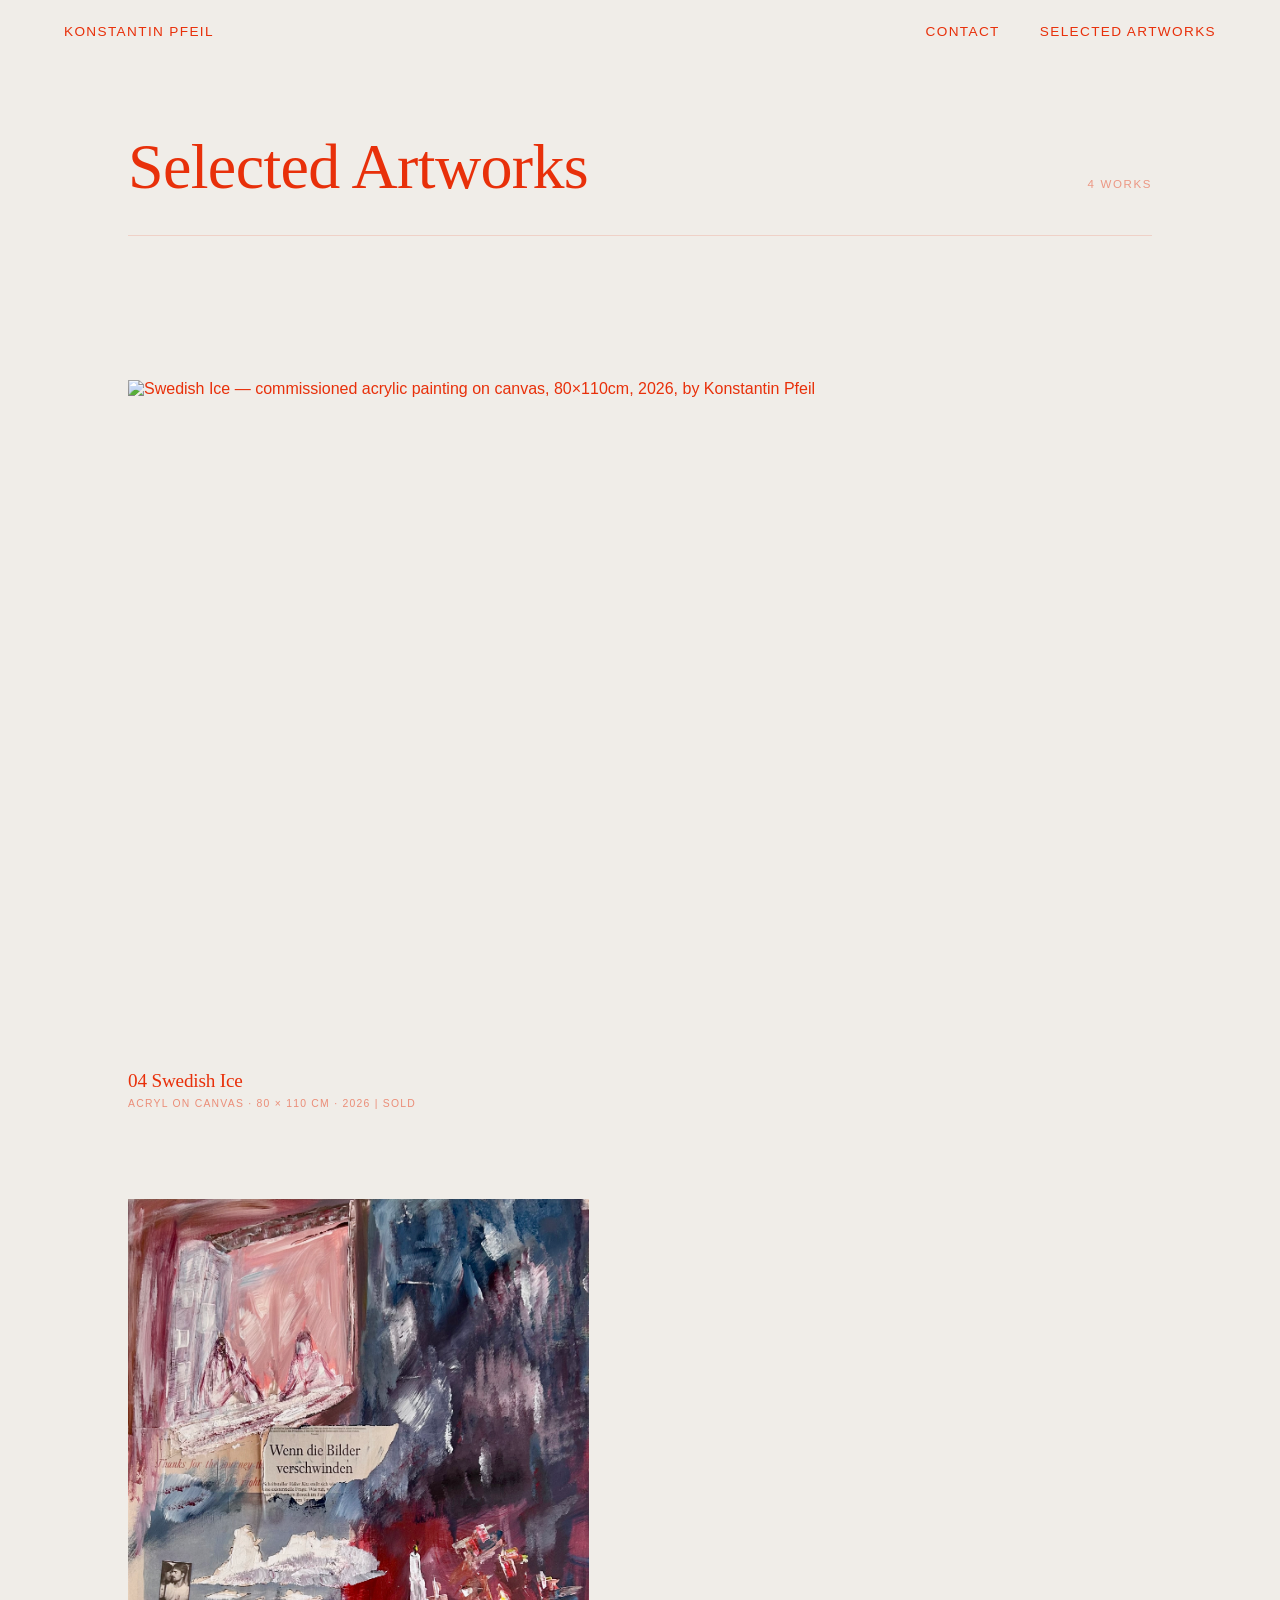
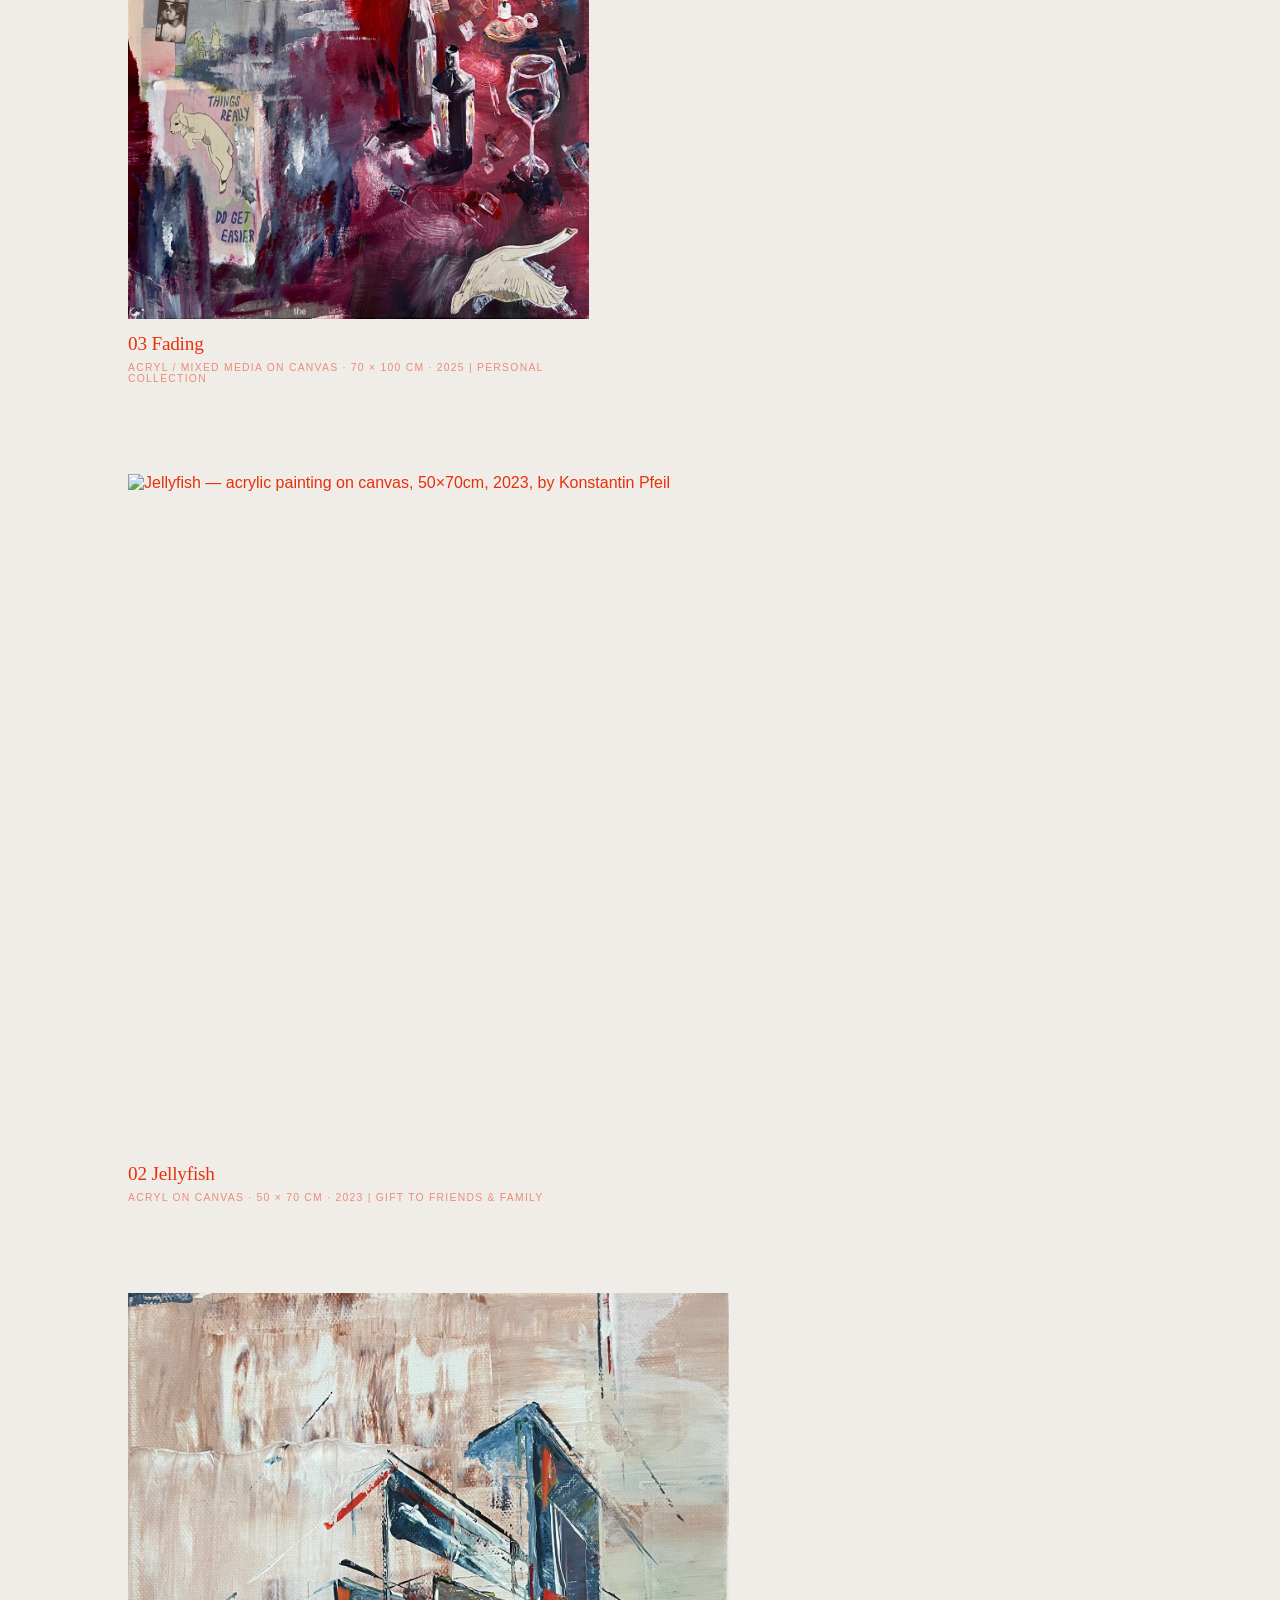
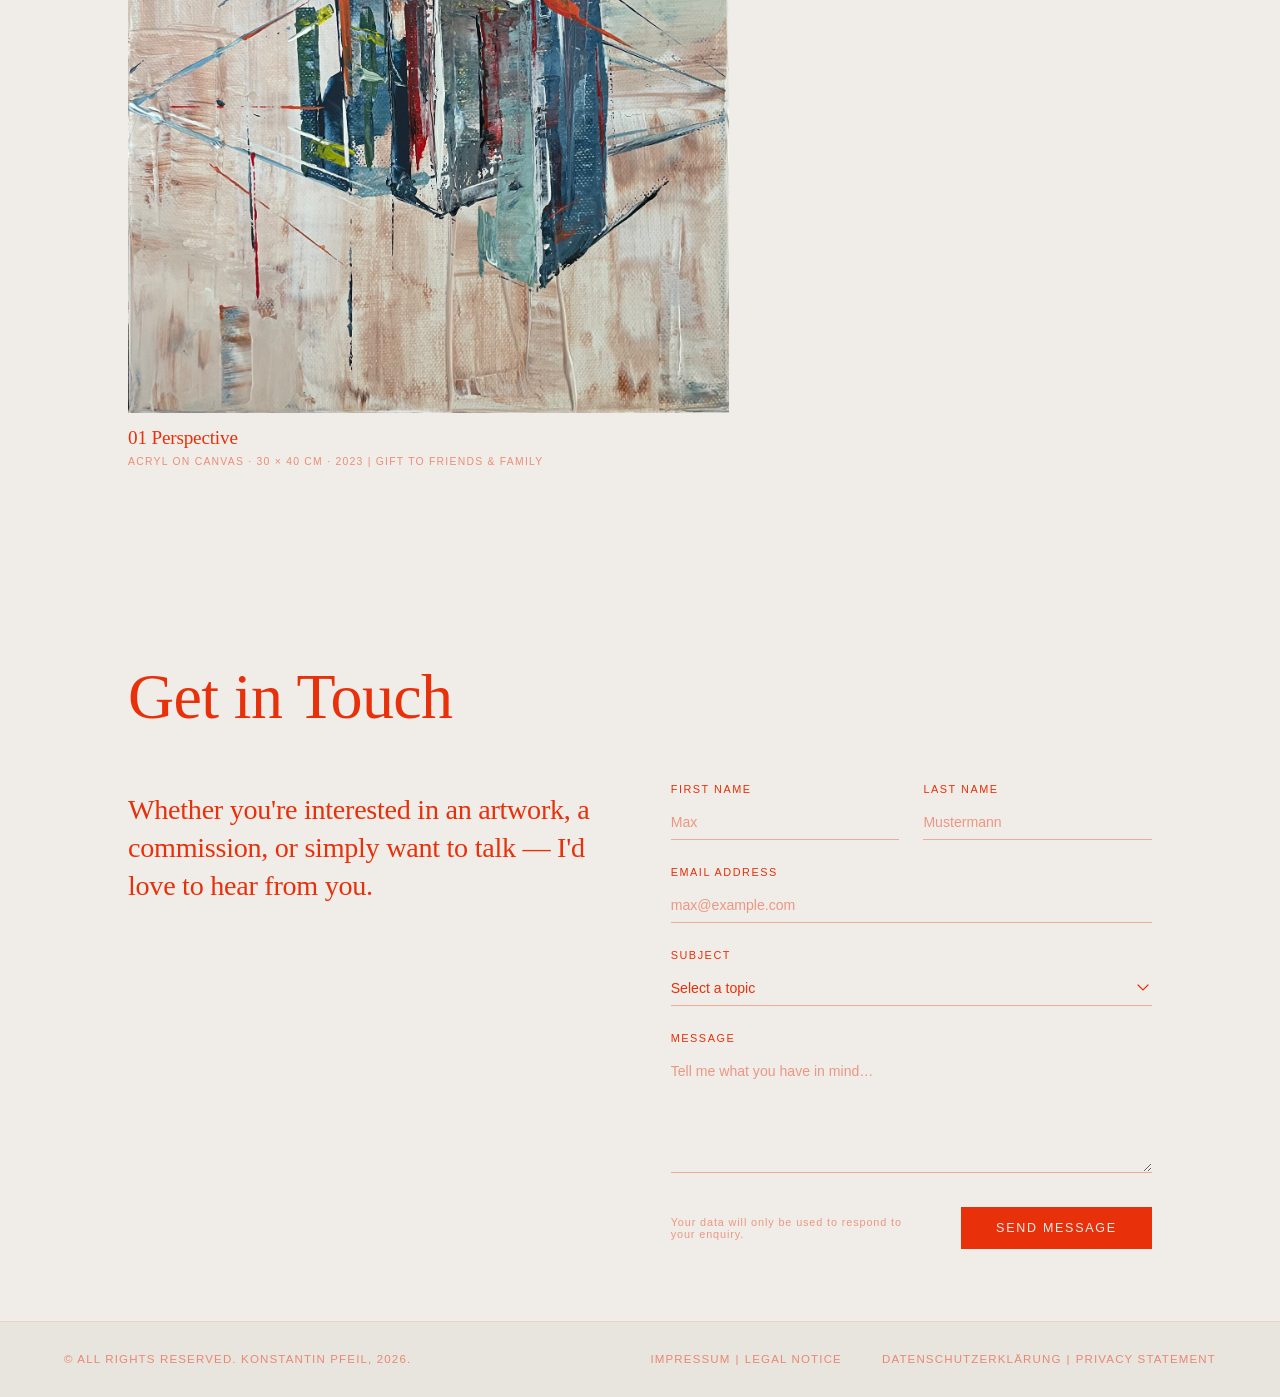
==== commit a3355090: "Update Open Graph image URL in artwork.html" ====
--- a/artwork.html
+++ b/artwork.html
@@ -13,7 +13,7 @@
   <meta property="og:url" content="https://konstantinpfeil.com/artwork.html" />
   <meta property="og:title" content="Selected Artworks — Konstantin Pfeil" />
   <meta property="og:description" content="Original large-format acrylic paintings exploring natural landscapes and metropolitan life." />
-  <meta property="og:image" content="https://konstantinpfeil.com/assets/artworks/Swedish_Ice.png" />
+  <meta property="og:image" content="https://konstantinpfeil.com/assets/images/KonstantinPfeil.png" />
 
   <script type="application/ld+json">
   {
@@ -422,4 +422,4 @@
 
   <script src="main.js"></script>
 </body>
-</html>+</html>
--- a/artwork.css
+++ b/artwork.css
@@ -55,7 +55,7 @@
 /* Fallback sizing before JS assigns data attributes */
 .gallery-item img {
   display: block;
-  height: 80vh;
+  height: 75vh;
   width: auto;
   max-width: 100%;
 }
@@ -137,4 +137,4 @@
     object-position: left top;
   }
 
-}+}
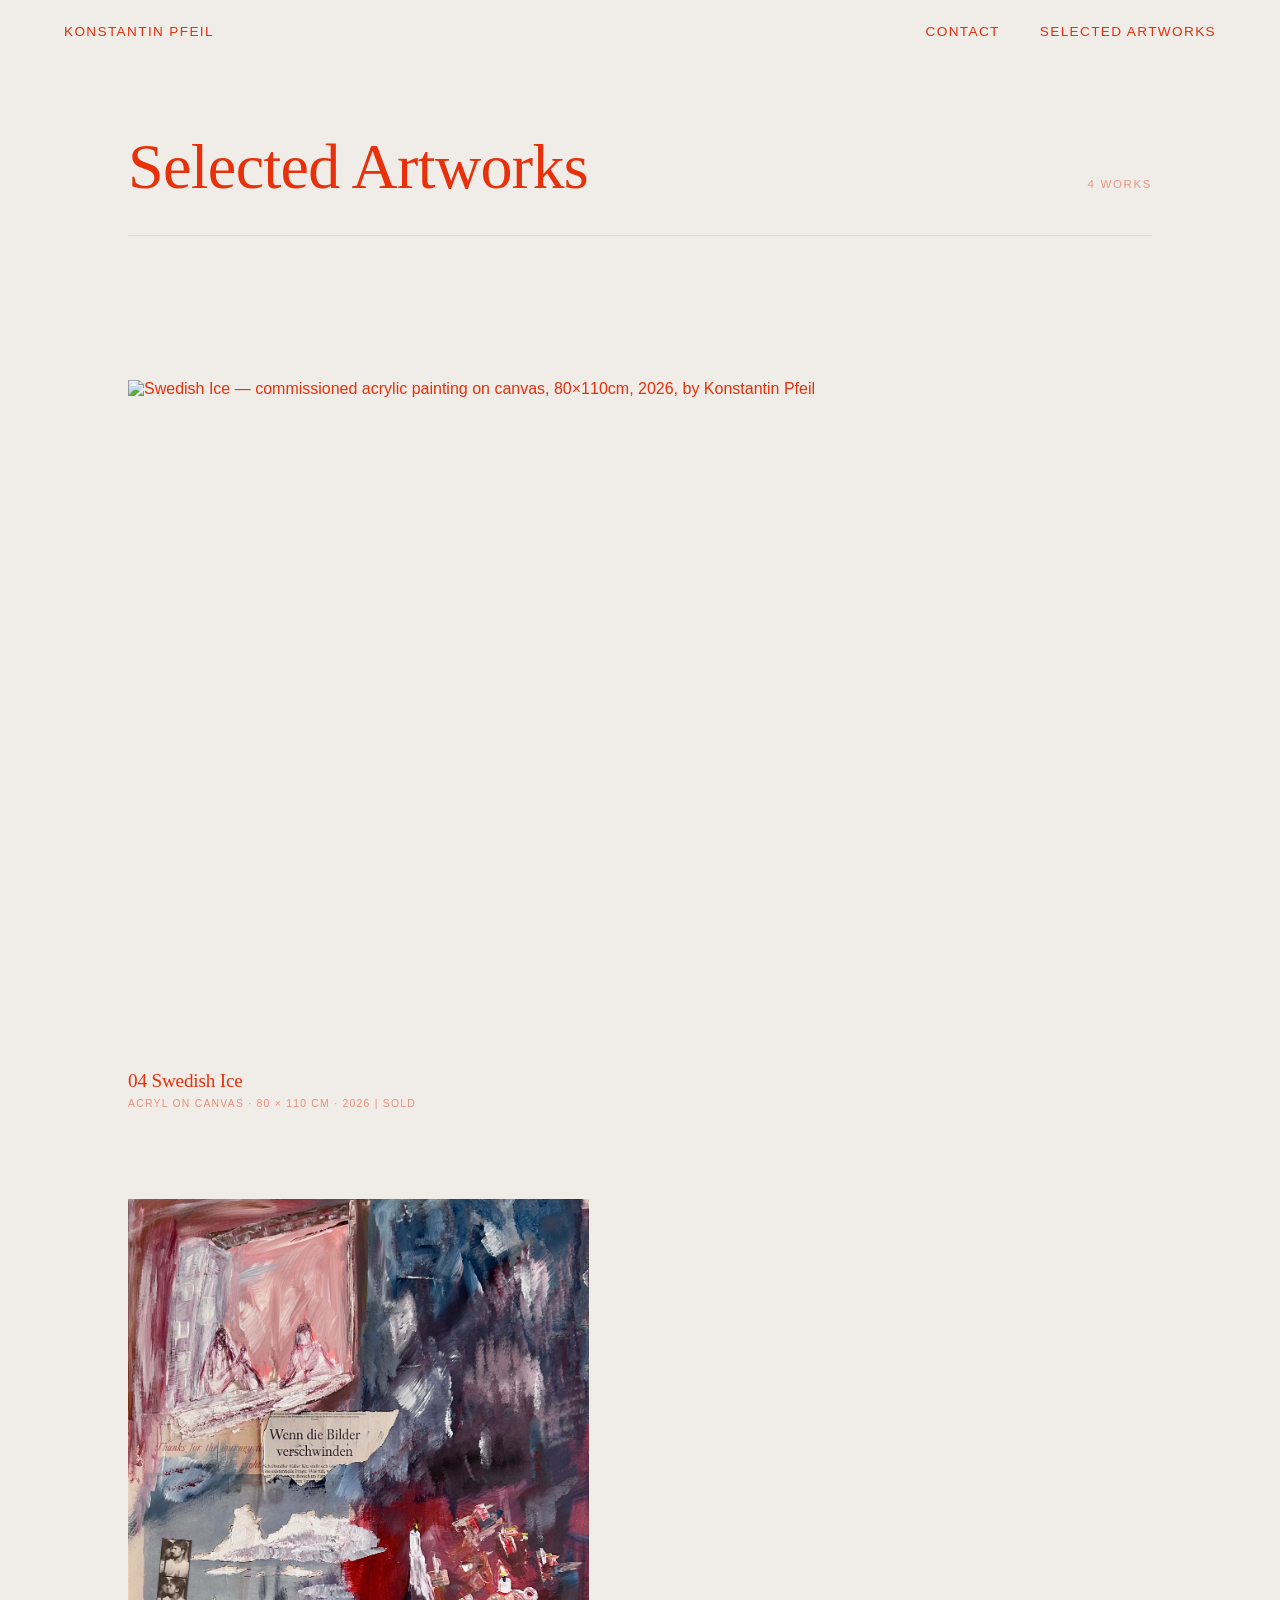
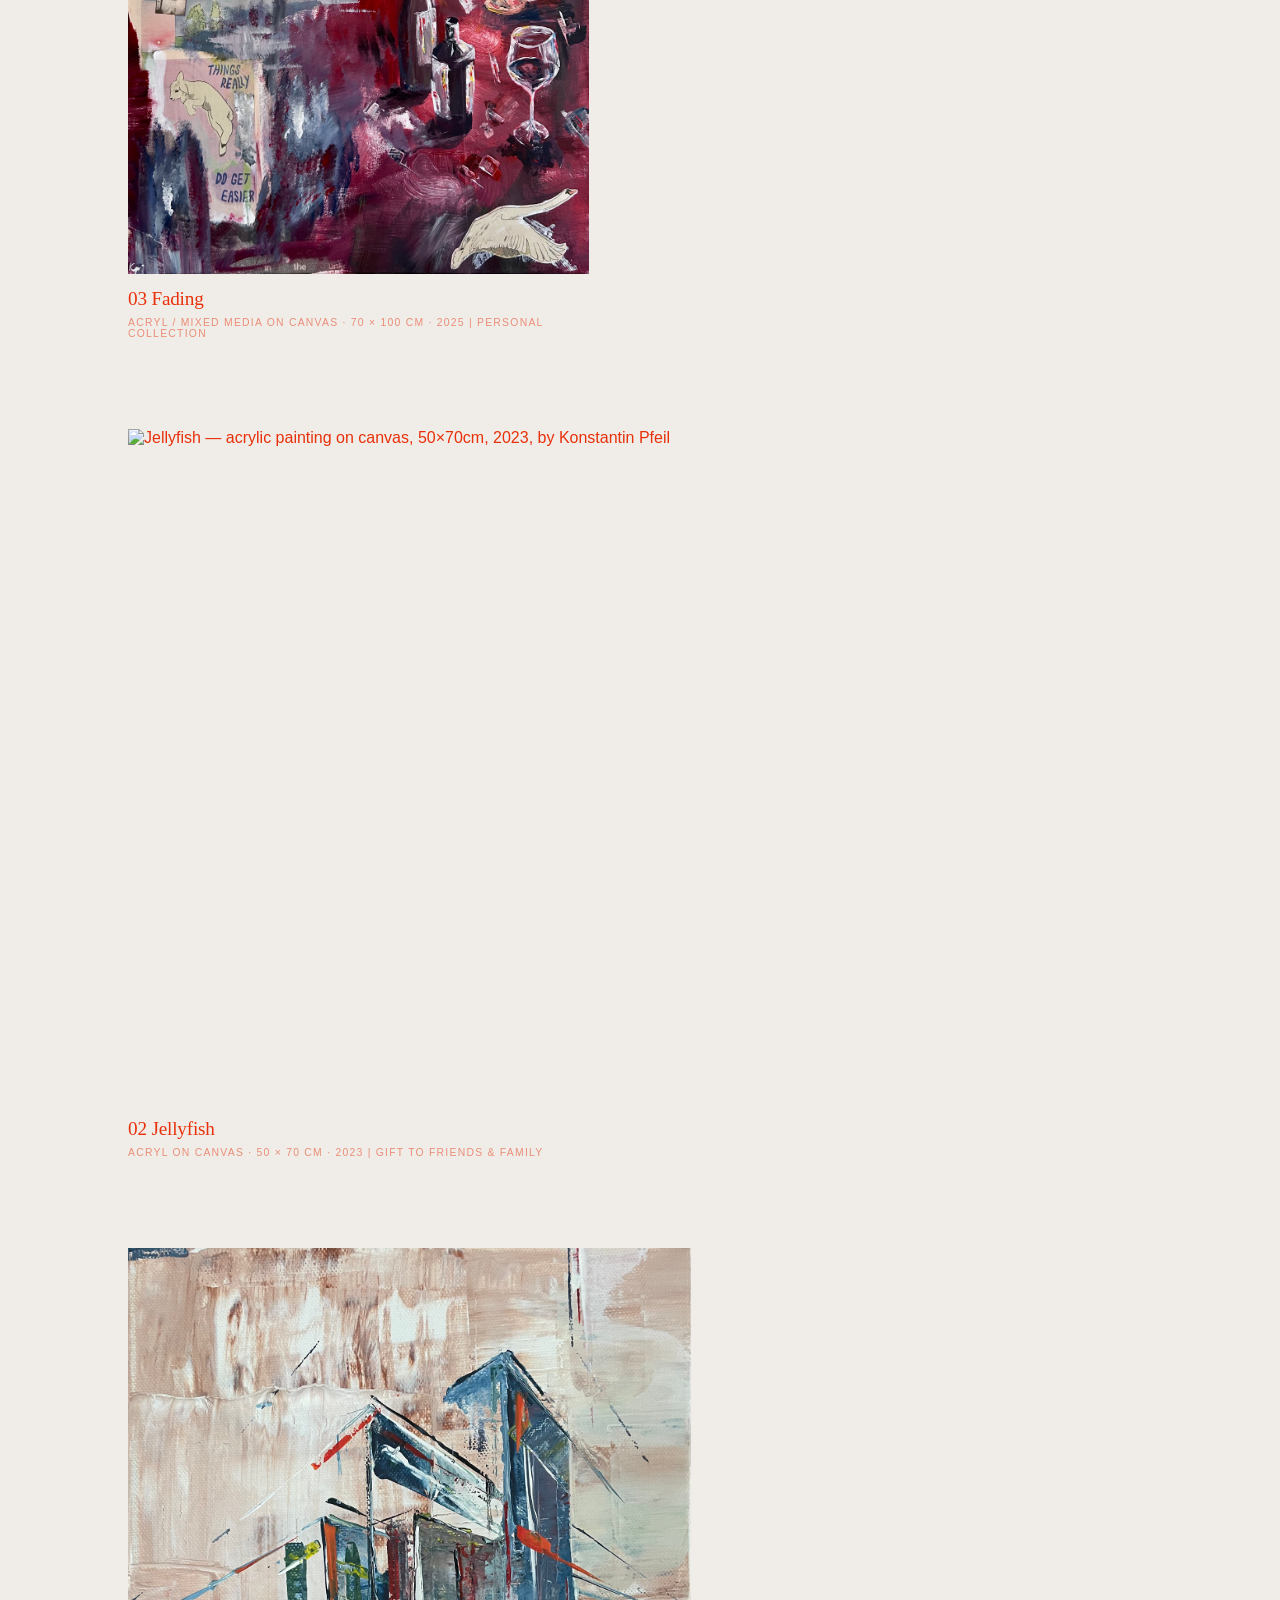
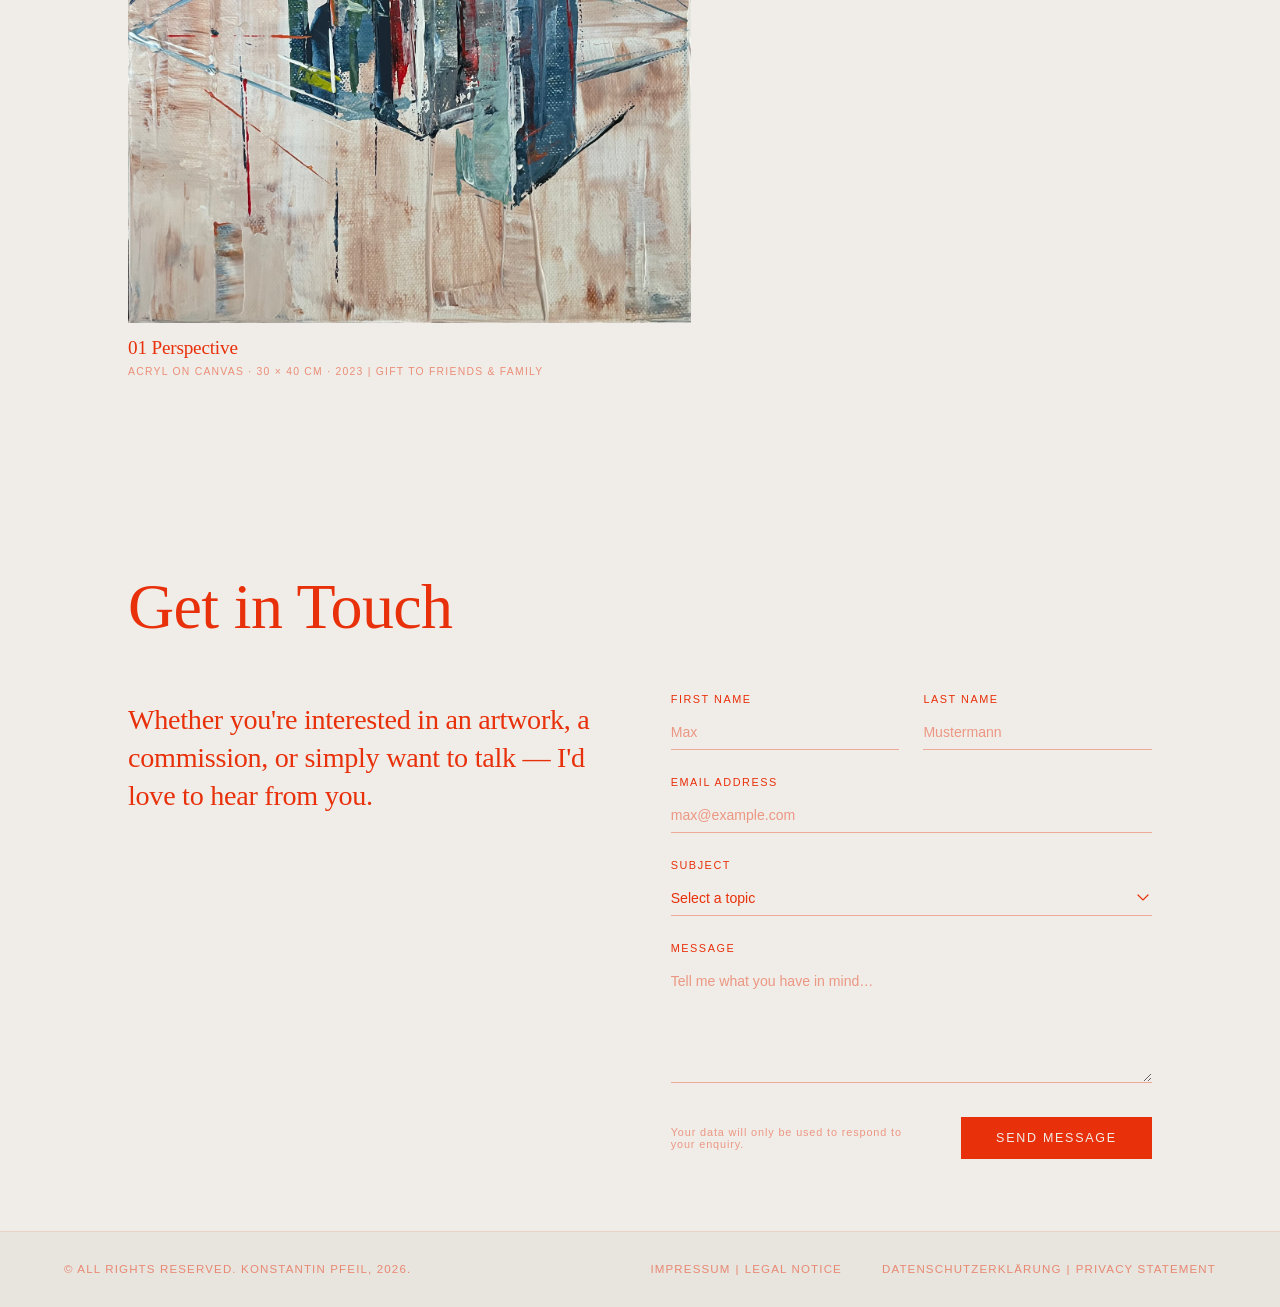
==== commit c56ad788: "Update artwork descriptions in HTML meta tags" ====
--- a/artwork.html
+++ b/artwork.html
@@ -5,14 +5,14 @@
   <meta name="viewport" content="width=device-width, initial-scale=1.0" />
   <meta http-equiv="Content-Security-Policy" content="default-src 'self'; style-src 'self' 'unsafe-inline' https://fonts.googleapis.com; font-src https://fonts.gstatic.com; img-src 'self' data:; script-src 'self'; form-action https://formspree.io; connect-src https://formspree.io;">
   <title>Selected Artworks — Konstantin Pfeil</title>
-  <meta name="description" content="A selection of original acrylic paintings by Konstantin Pfeil — large-format canvases exploring natural landscapes and metropolitan life. Available works and commissions." />
+  <meta name="description" content="A selection of original paintings by Konstantin Pfeil — large-format canvases exploring natural landscapes and metropolitan life. Available works and commissions." />
   <meta name="author" content="Konstantin Pfeil" />
   <link rel="canonical" href="https://konstantinpfeil.com/artwork.html" />
 
   <meta property="og:type" content="website" />
   <meta property="og:url" content="https://konstantinpfeil.com/artwork.html" />
   <meta property="og:title" content="Selected Artworks — Konstantin Pfeil" />
-  <meta property="og:description" content="Original large-format acrylic paintings exploring natural landscapes and metropolitan life." />
+  <meta property="og:description" content="Original large-format paintings exploring natural landscapes and metropolitan life." />
   <meta property="og:image" content="https://konstantinpfeil.com/assets/images/KonstantinPfeil.png" />
 
   <script type="application/ld+json">
@@ -20,7 +20,7 @@
     "@context": "https://schema.org",
     "@type": "CollectionPage",
     "name": "Selected Artworks — Konstantin Pfeil",
-    "description": "A selection of original acrylic paintings by Konstantin Pfeil.",
+    "description": "A selection of original paintings by Konstantin Pfeil.",
     "url": "https://konstantinpfeil.com/artwork.html",
     "author": {
       "@type": "Person",
--- a/artwork.css
+++ b/artwork.css
@@ -65,7 +65,7 @@
 }
 
 .gallery-item[data-solo] img {
-  height: 80vh;
+  height: 75vh;
   width: auto;
   max-width: 100%;
 }
@@ -75,7 +75,7 @@
 }
 
 .gallery-item[data-paired] img {
-  height: 80vh;
+  height: 75vh;
   width: auto;
   max-width: 100%;
 }
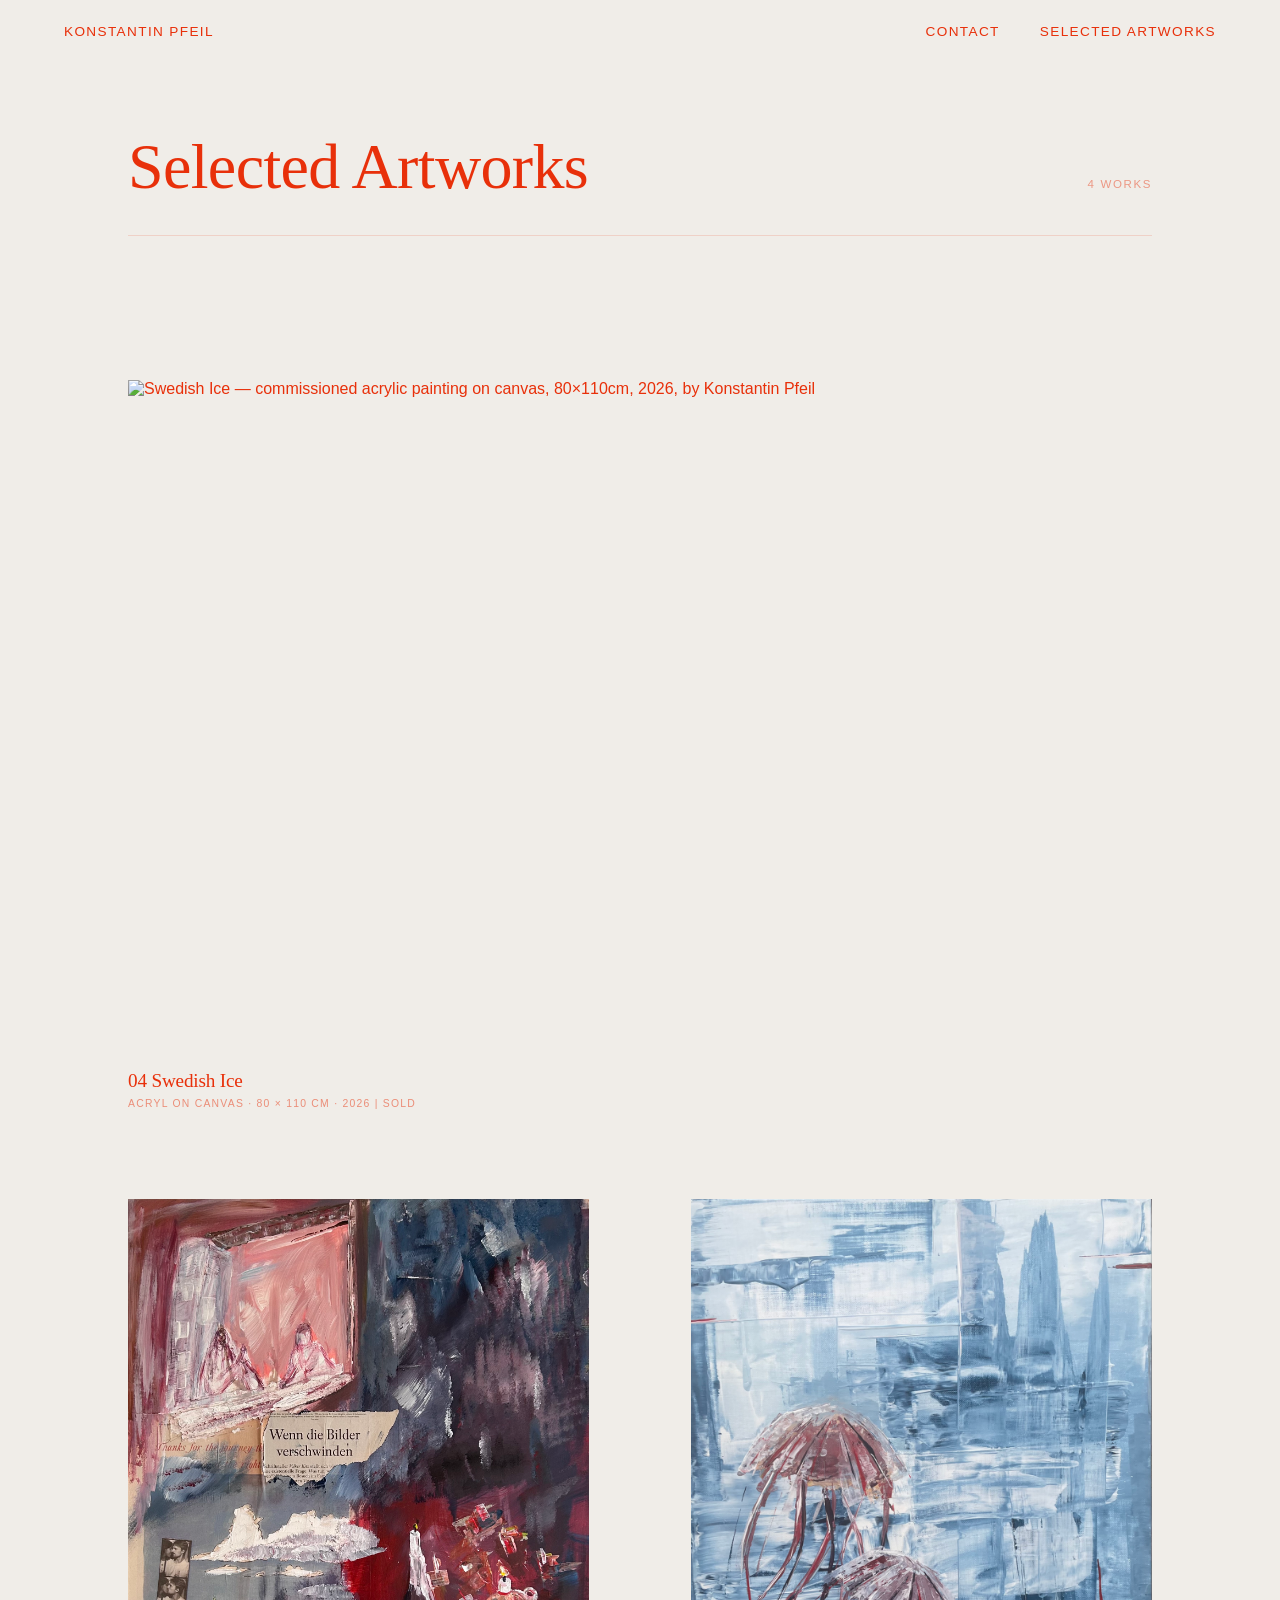
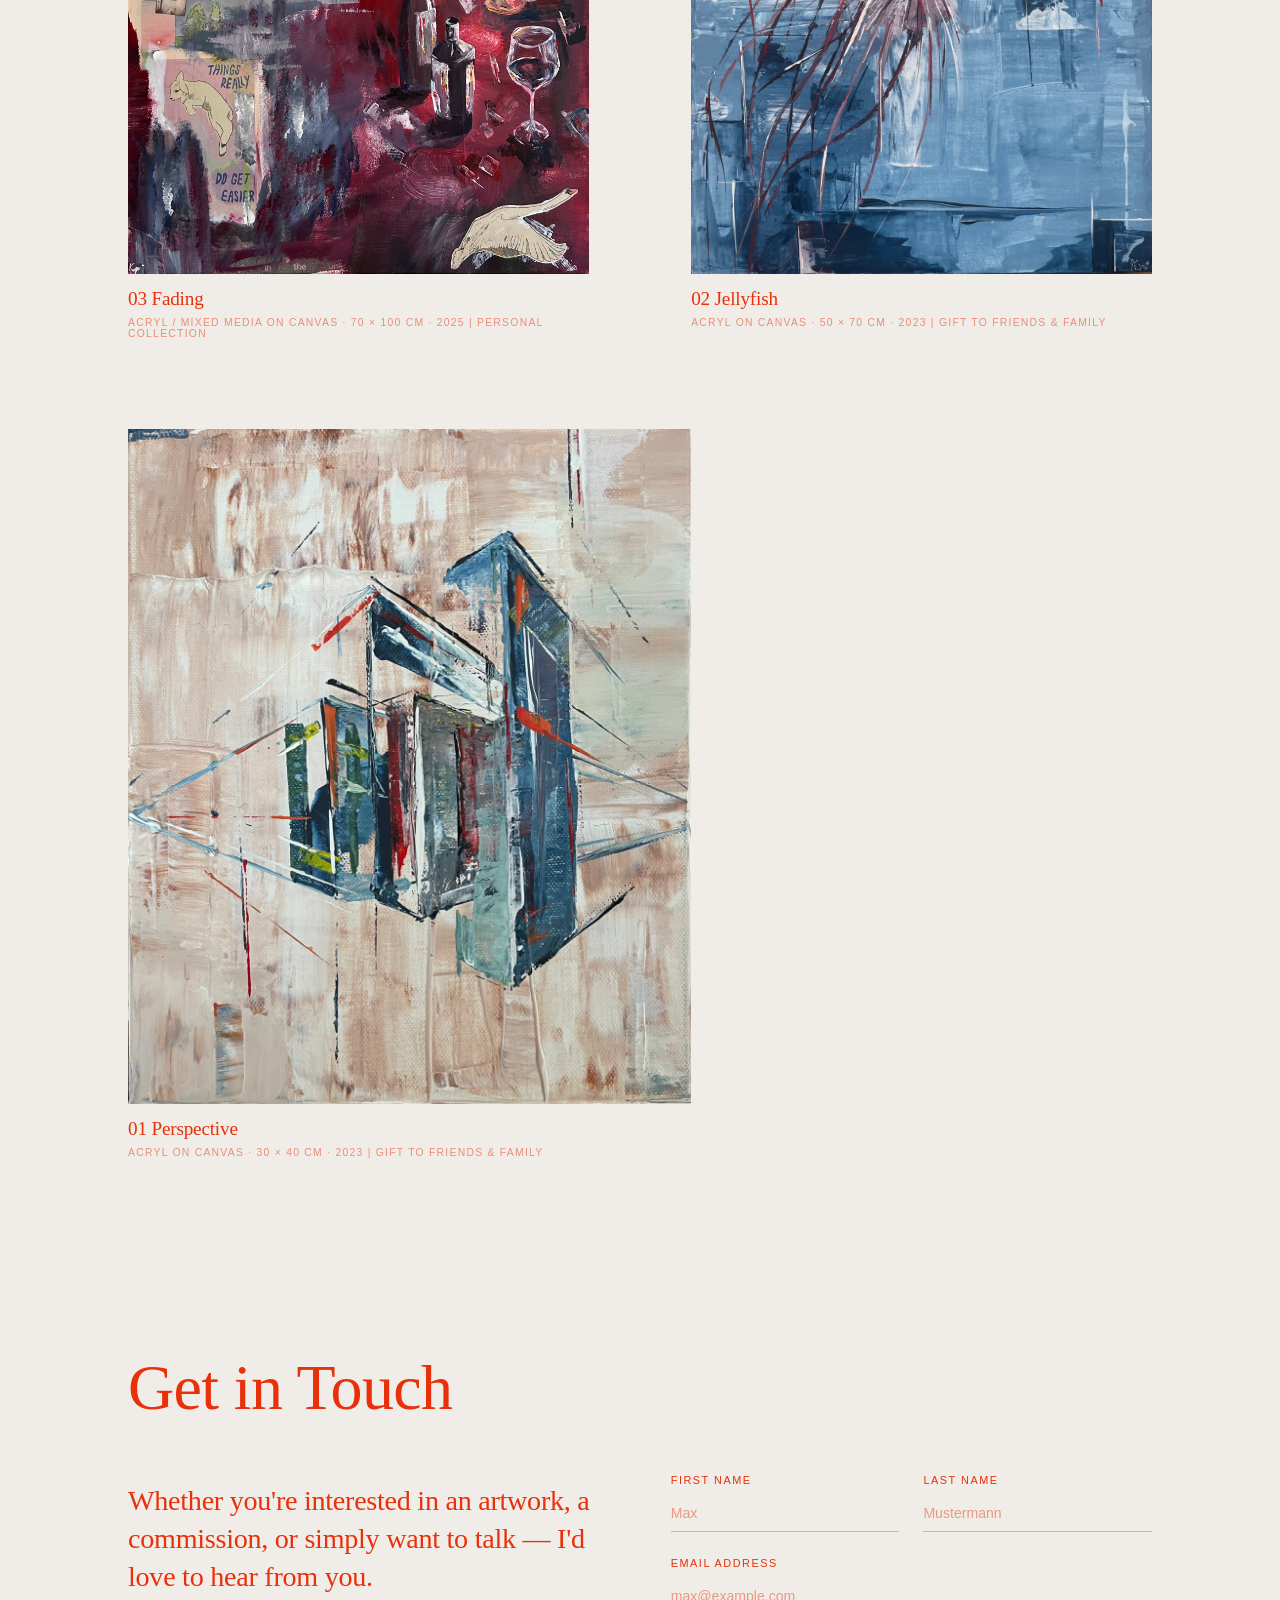
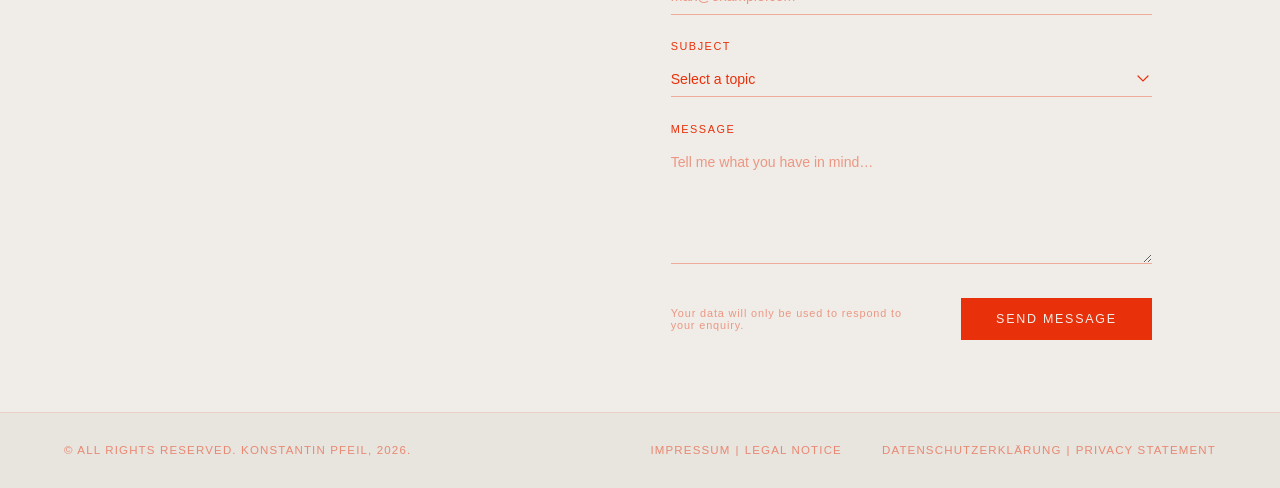
==== commit 336f1425: "renamed artwork "Swedish Ice"" ====
--- a/artwork.html
+++ b/artwork.html
@@ -74,7 +74,7 @@
     <div class="gallery-list">
 
       <div class="gallery-item">
-        <img src="./assets/artworks/Swedish_Ice.png" alt="Swedish Ice — commissioned acrylic painting on canvas, 80×110cm, 2026, by Konstantin Pfeil" />
+        <img src="./assets/artworks/SwedishIce.png" alt="Swedish Ice — commissioned acrylic painting on canvas, 80×110cm, 2026, by Konstantin Pfeil" />
         <div class="gallery-caption">
           <span class="gallery-caption-title">04 Swedish Ice</span>
           <span class="gallery-caption-meta">Acryl on canvas · 80 × 110 cm · 2026 | sold</span>
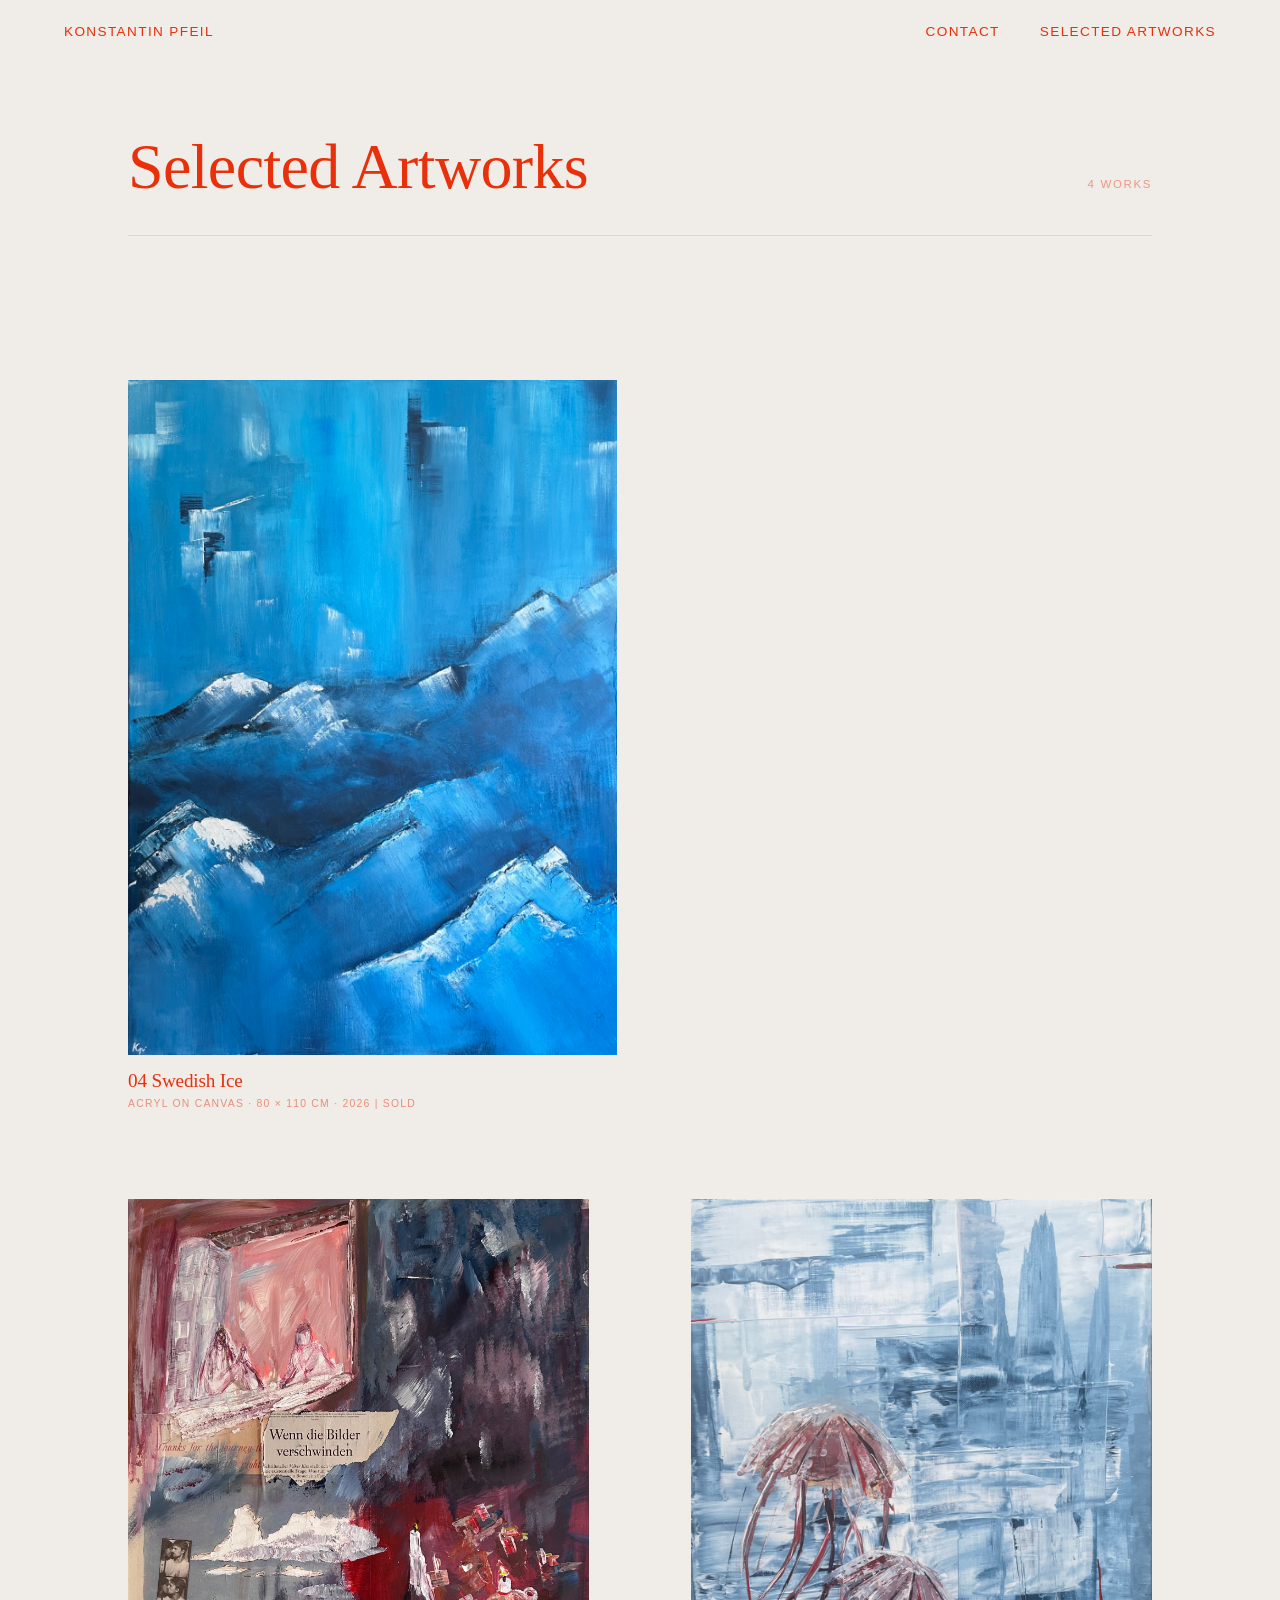
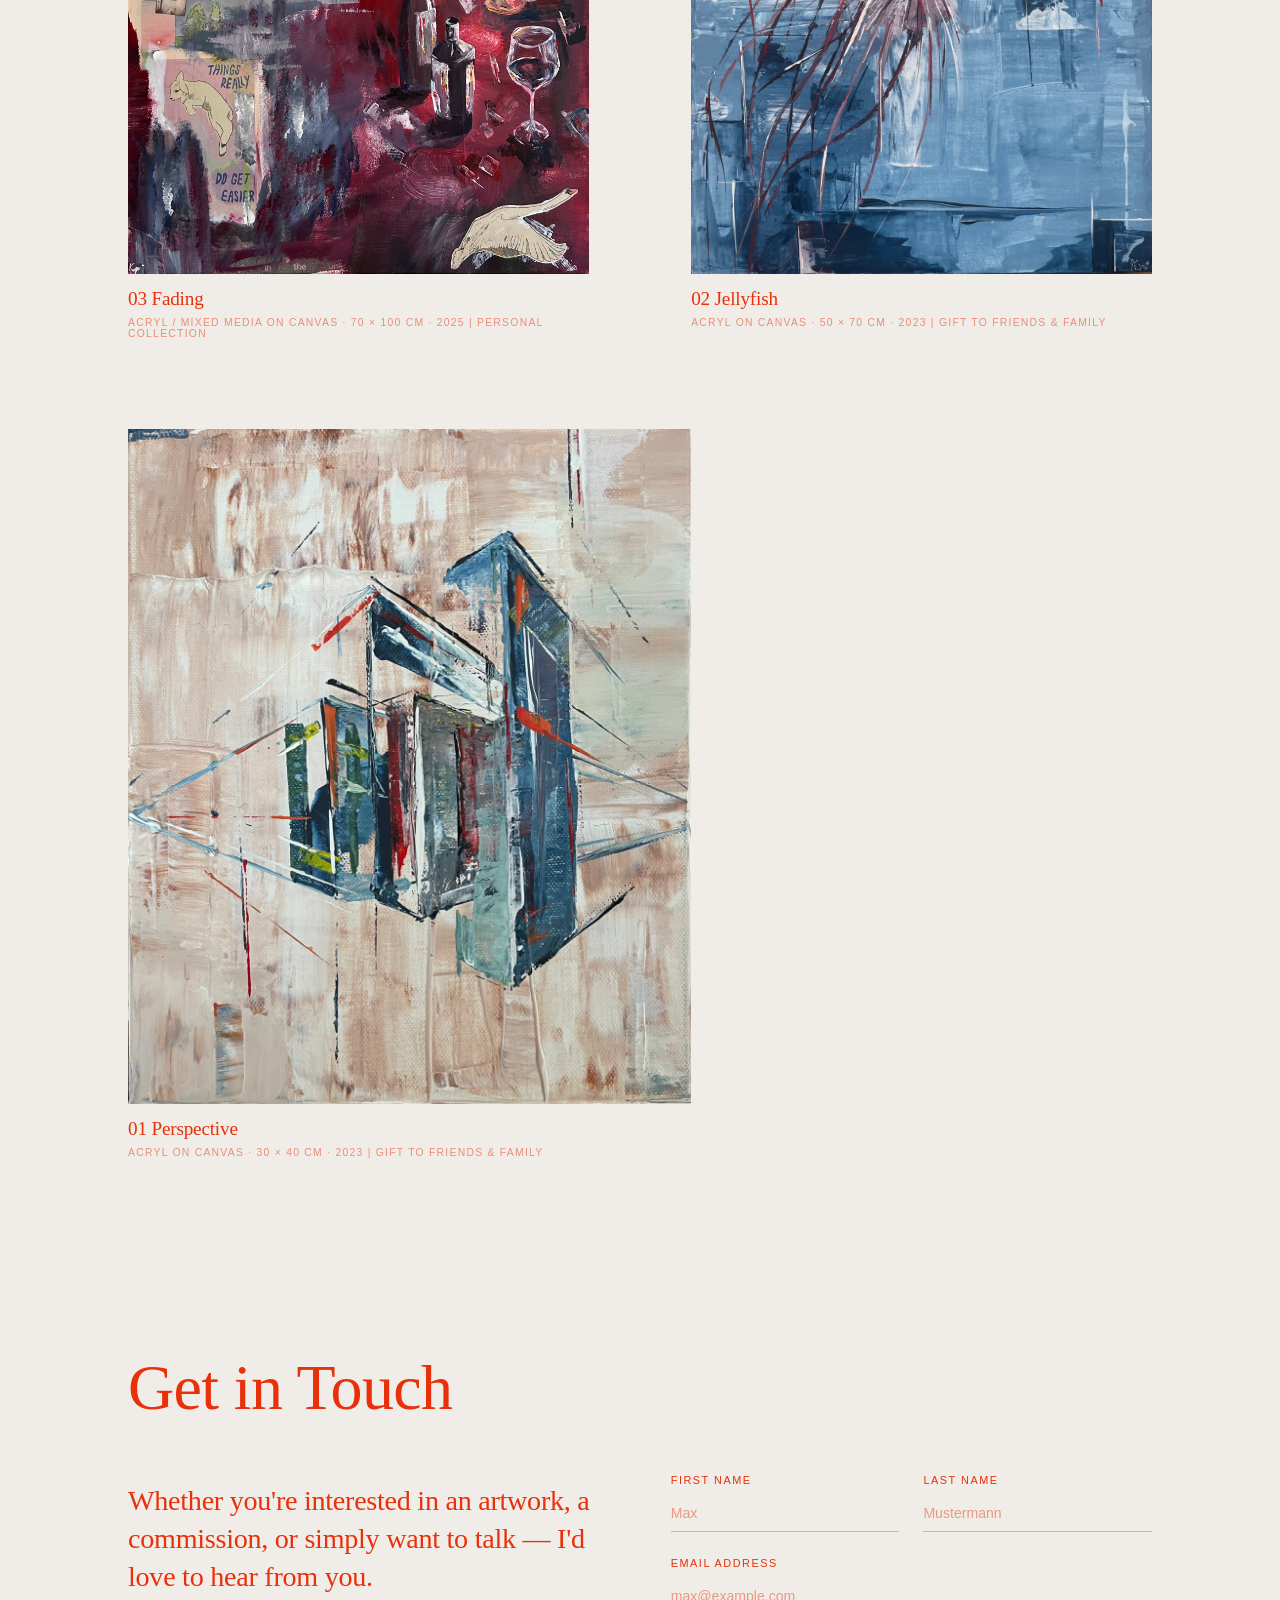
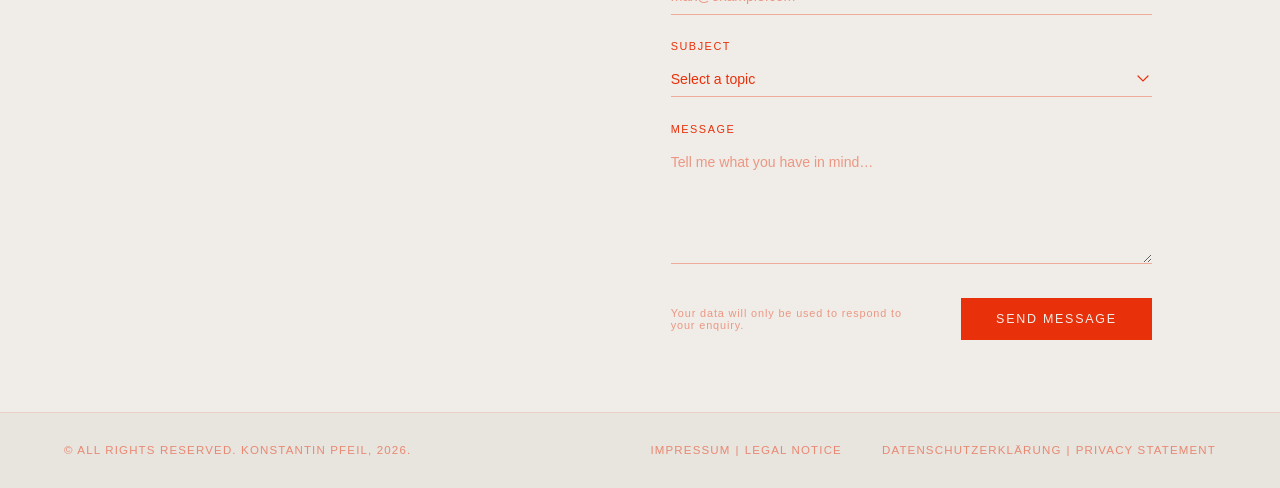
==== commit b2a18885: "adding SI painting" ====
--- a/artwork.html
+++ b/artwork.html
@@ -74,7 +74,7 @@
     <div class="gallery-list">
 
       <div class="gallery-item">
-        <img src="./assets/artworks/SwedishIce.png" alt="Swedish Ice — commissioned acrylic painting on canvas, 80×110cm, 2026, by Konstantin Pfeil" />
+        <img src="./assets/artworks/SI.png" alt="Swedish Ice — commissioned acrylic painting on canvas, 80×110cm, 2026, by Konstantin Pfeil" />
         <div class="gallery-caption">
           <span class="gallery-caption-title">04 Swedish Ice</span>
           <span class="gallery-caption-meta">Acryl on canvas · 80 × 110 cm · 2026 | sold</span>
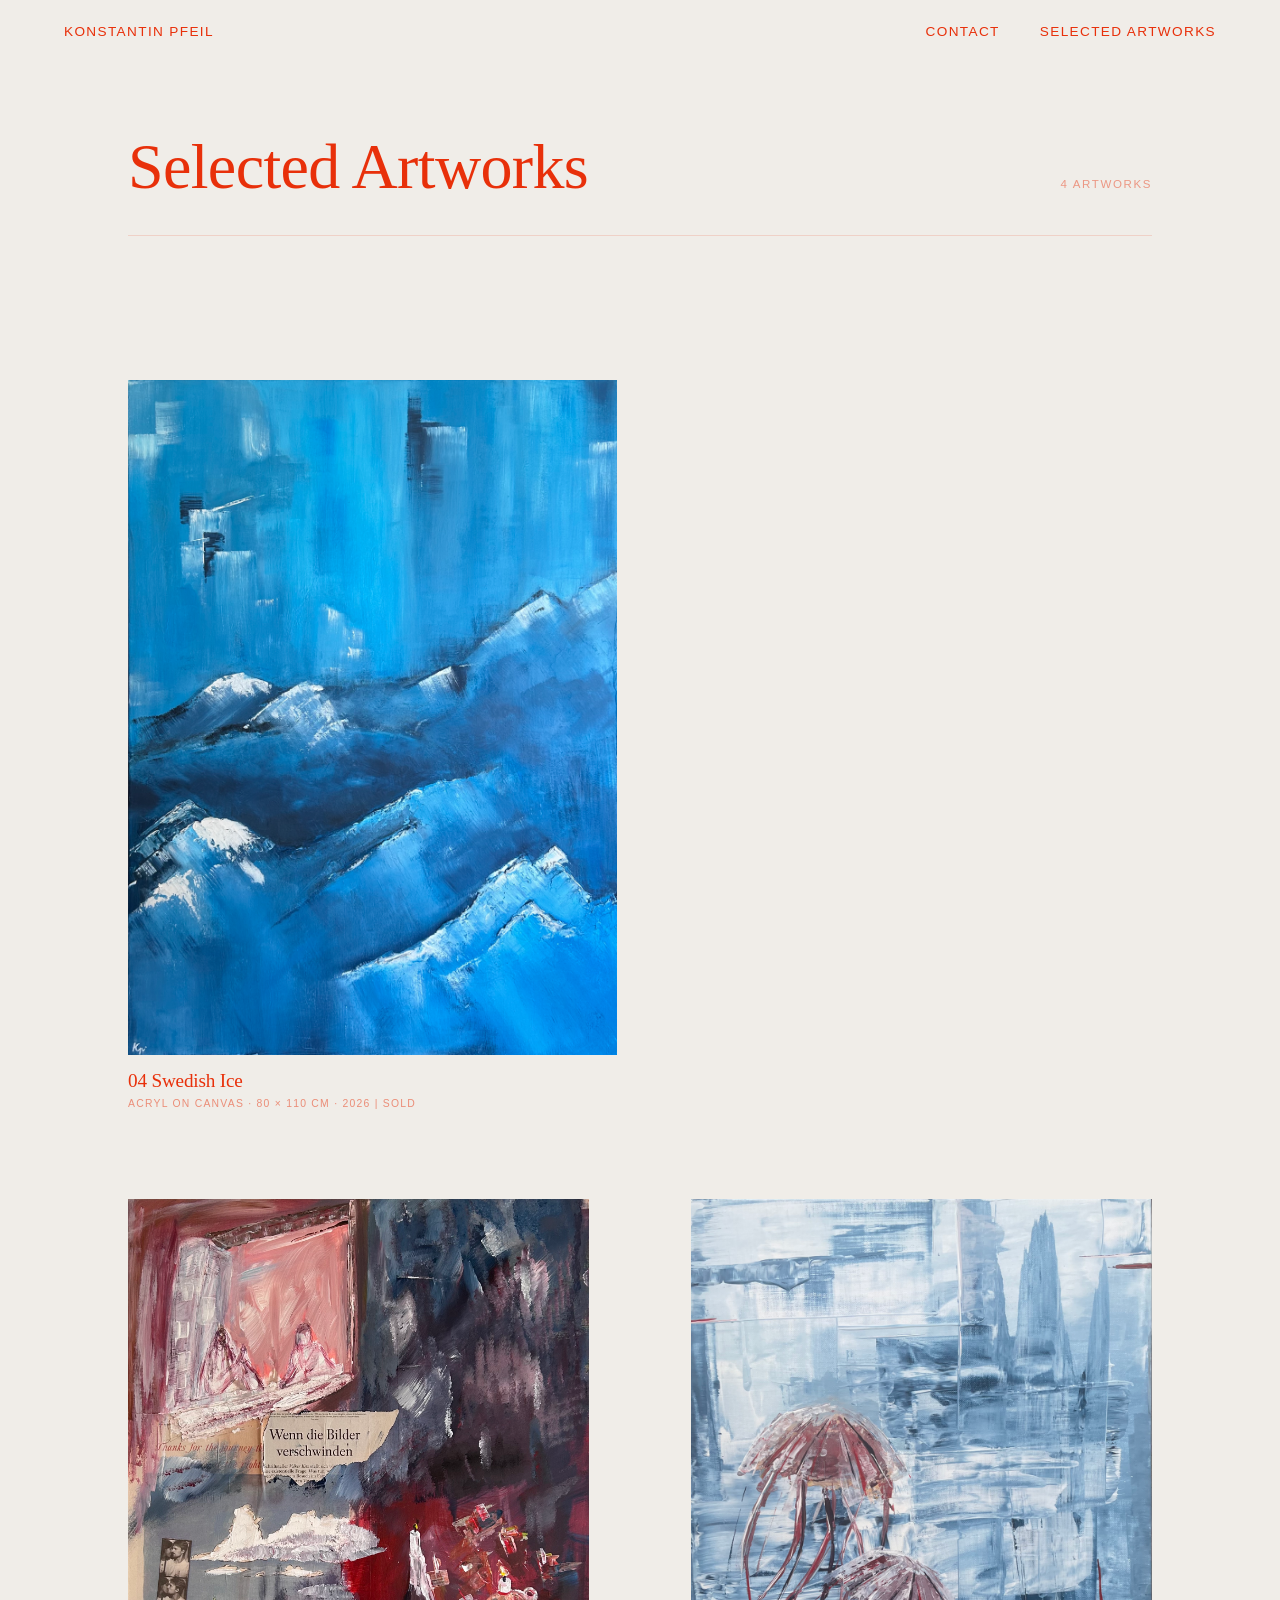
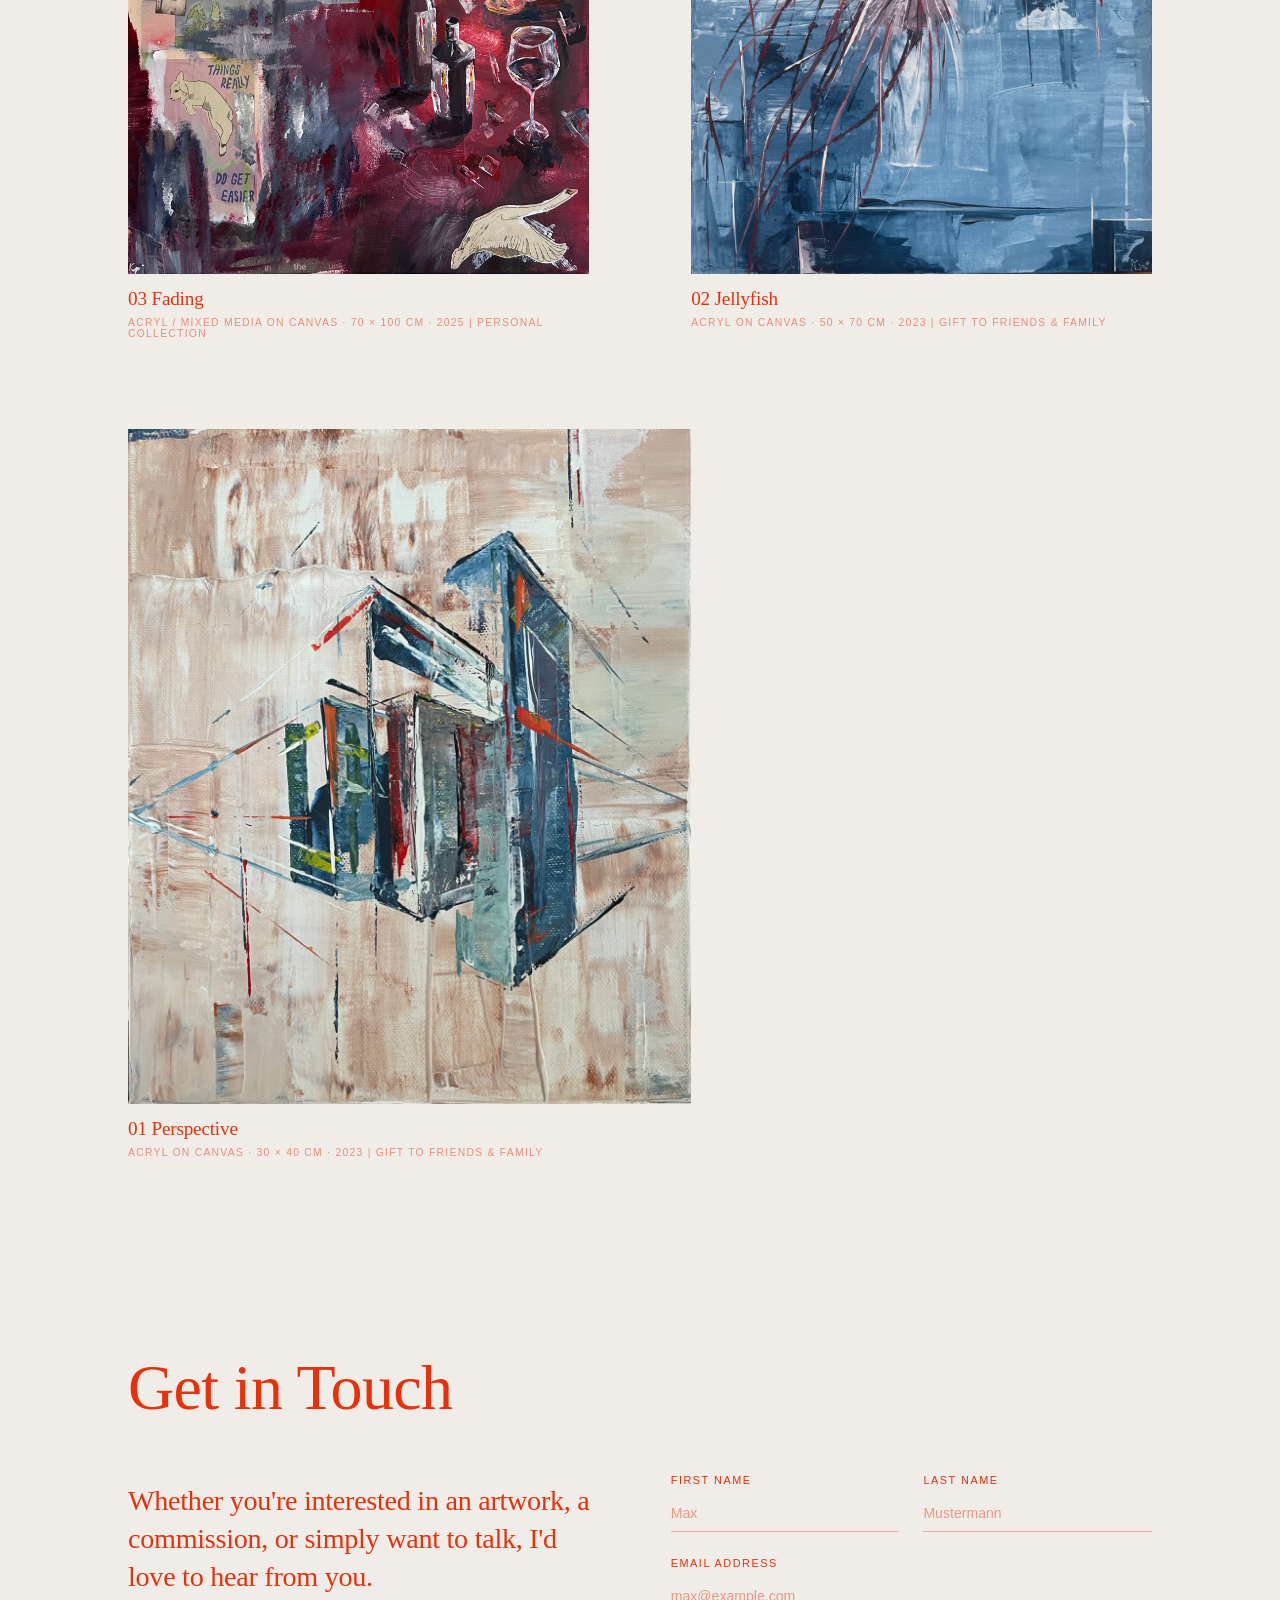
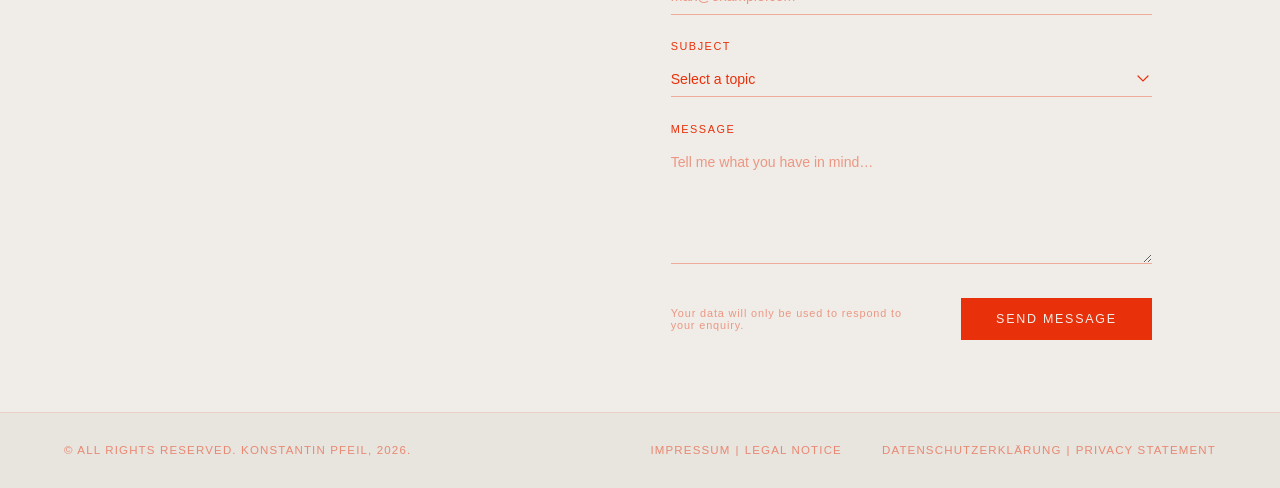
==== commit 62fbed43: "update wording for clarity" ====
--- a/artwork.html
+++ b/artwork.html
@@ -65,7 +65,7 @@
   <div class="gallery-hero">
     <div class="gallery-hero-inner">
       <h1 class="gallery-title">Selected Artworks</h1>
-      <span class="gallery-count">4 Works</span>
+      <span class="gallery-count">4 Artworks</span>
     </div>
   </div>
 
@@ -114,7 +114,7 @@
     <div class="contact-inner">
 
       <div class="contact-intro">
-        <span class="contact-lead">Whether you're interested in an artwork, a commission, or simply want to talk — I'd love to hear from you.</span>
+        <span class="contact-lead">Whether you're interested in an artwork, a commission, or simply want to talk, I'd love to hear from you.</span>
       </div>
 
       <form class="contact-form" action="https://formspree.io/f/xqeynlbk" method="POST">
@@ -185,7 +185,7 @@
               </div>
               <div class="impressum-block">
                 <h3 class="impressum-label">Umsatzsteuer-ID</h3>
-                <p>Umsatzsteuer-Identifikationsnummer gemäß § 27 a Umsatzsteuergesetz:<br />Umsatzsteuer-Identifikationsnummer beim Finanzamt beantragt.<br />Umsatzsteuerbefreit aufgrund der Kleinunternehmerregelung gemäß § 19 UStG.</p>
+                <p>Umsatzsteuer-Identifikationsnummer gemäß § 27 a Umsatzsteuergesetz:<br />DE462738890<br />Umsatzsteuerbefreit aufgrund der Kleinunternehmerregelung gemäß § 19 UStG.</p>
               </div>
               <div class="impressum-block">
                 <h3 class="impressum-label">Verbraucherstreitbeilegung / Universalschlichtungsstelle</h3>
@@ -203,7 +203,7 @@
               </div>
               <div class="impressum-block">
                 <h3 class="impressum-label">VAT ID</h3>
-                <p>VAT identification number in accordance with § 27 a of the German VAT Act:<br />VAT identification number application pending with the tax authority. <br />Exempt from VAT pursuant to the small business regulation under § 19 UStG.</p>
+                <p>VAT identification number in accordance with § 27 a of the German VAT Act:<br />DE462738890<br />Exempt from VAT pursuant to the small business regulation under § 19 UStG.</p>
               </div>
               <div class="impressum-block">
                 <h3 class="impressum-label">Consumer Dispute Resolution</h3>
